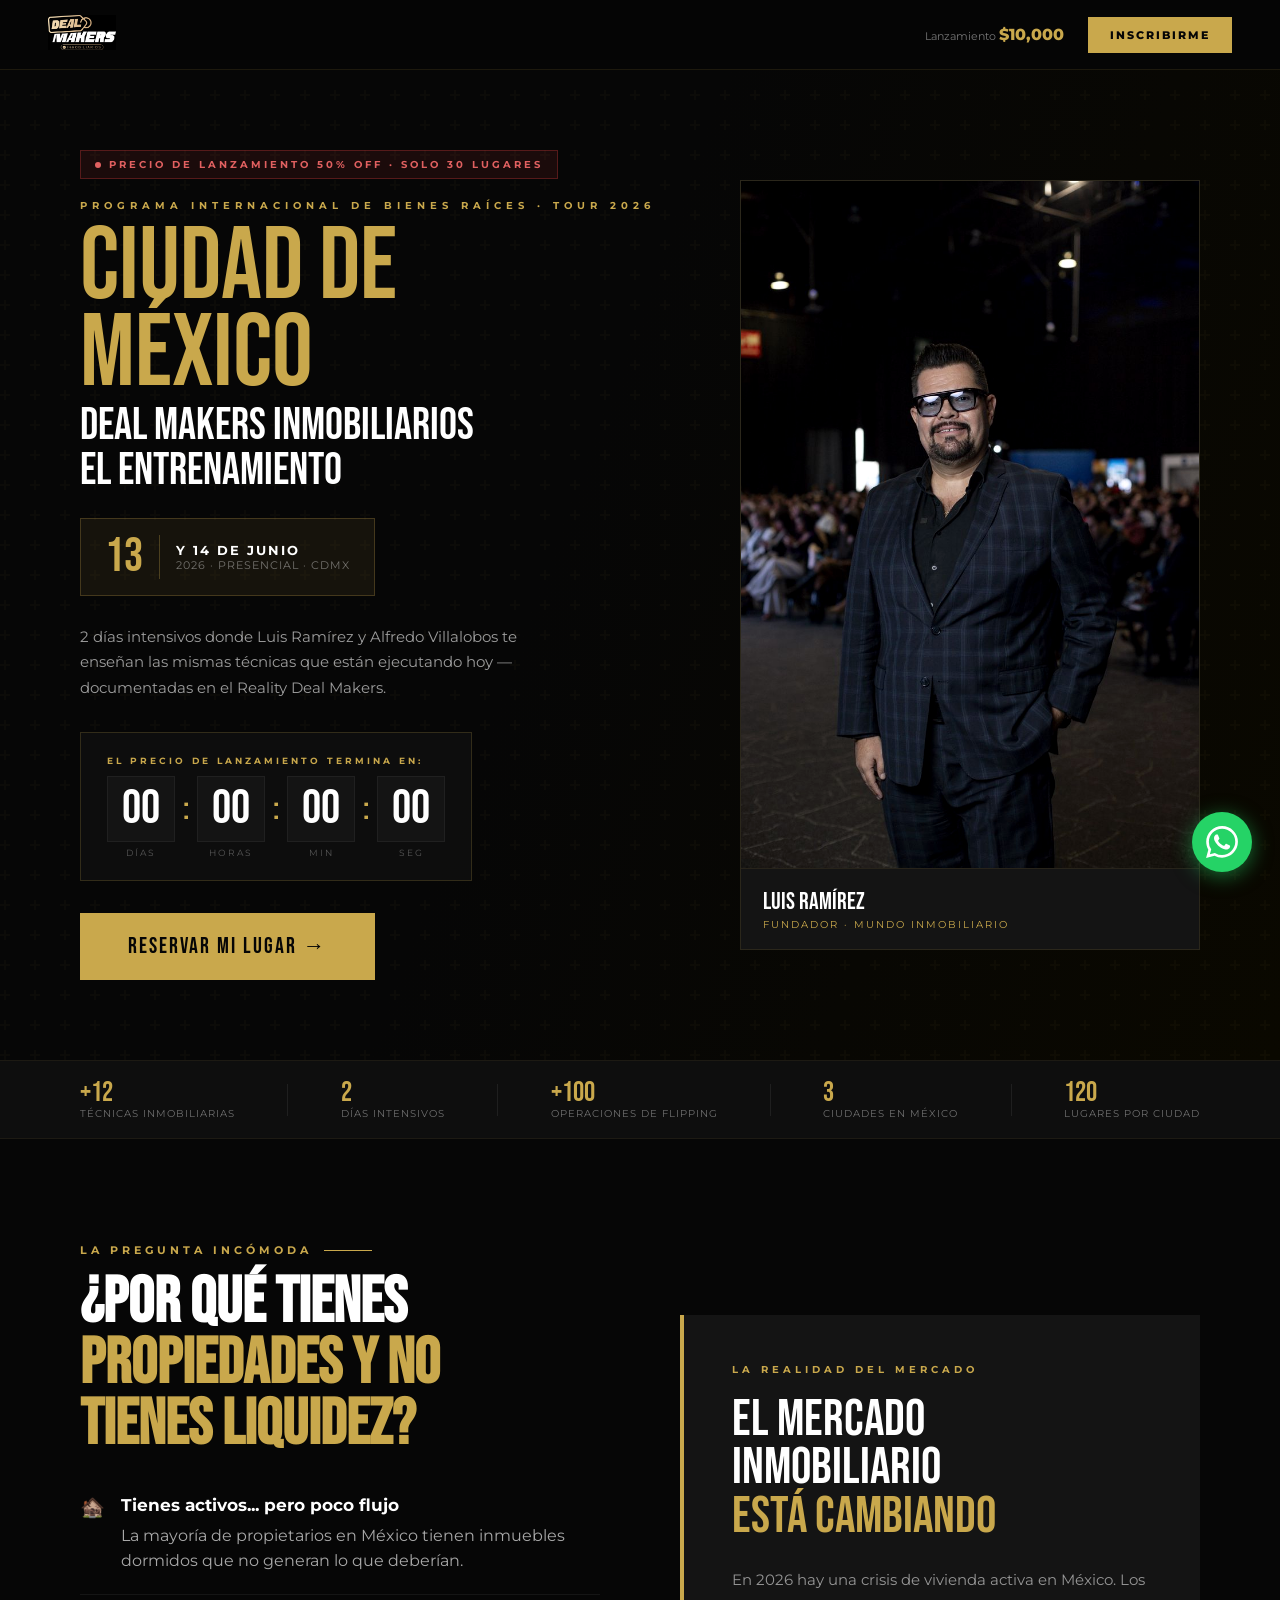
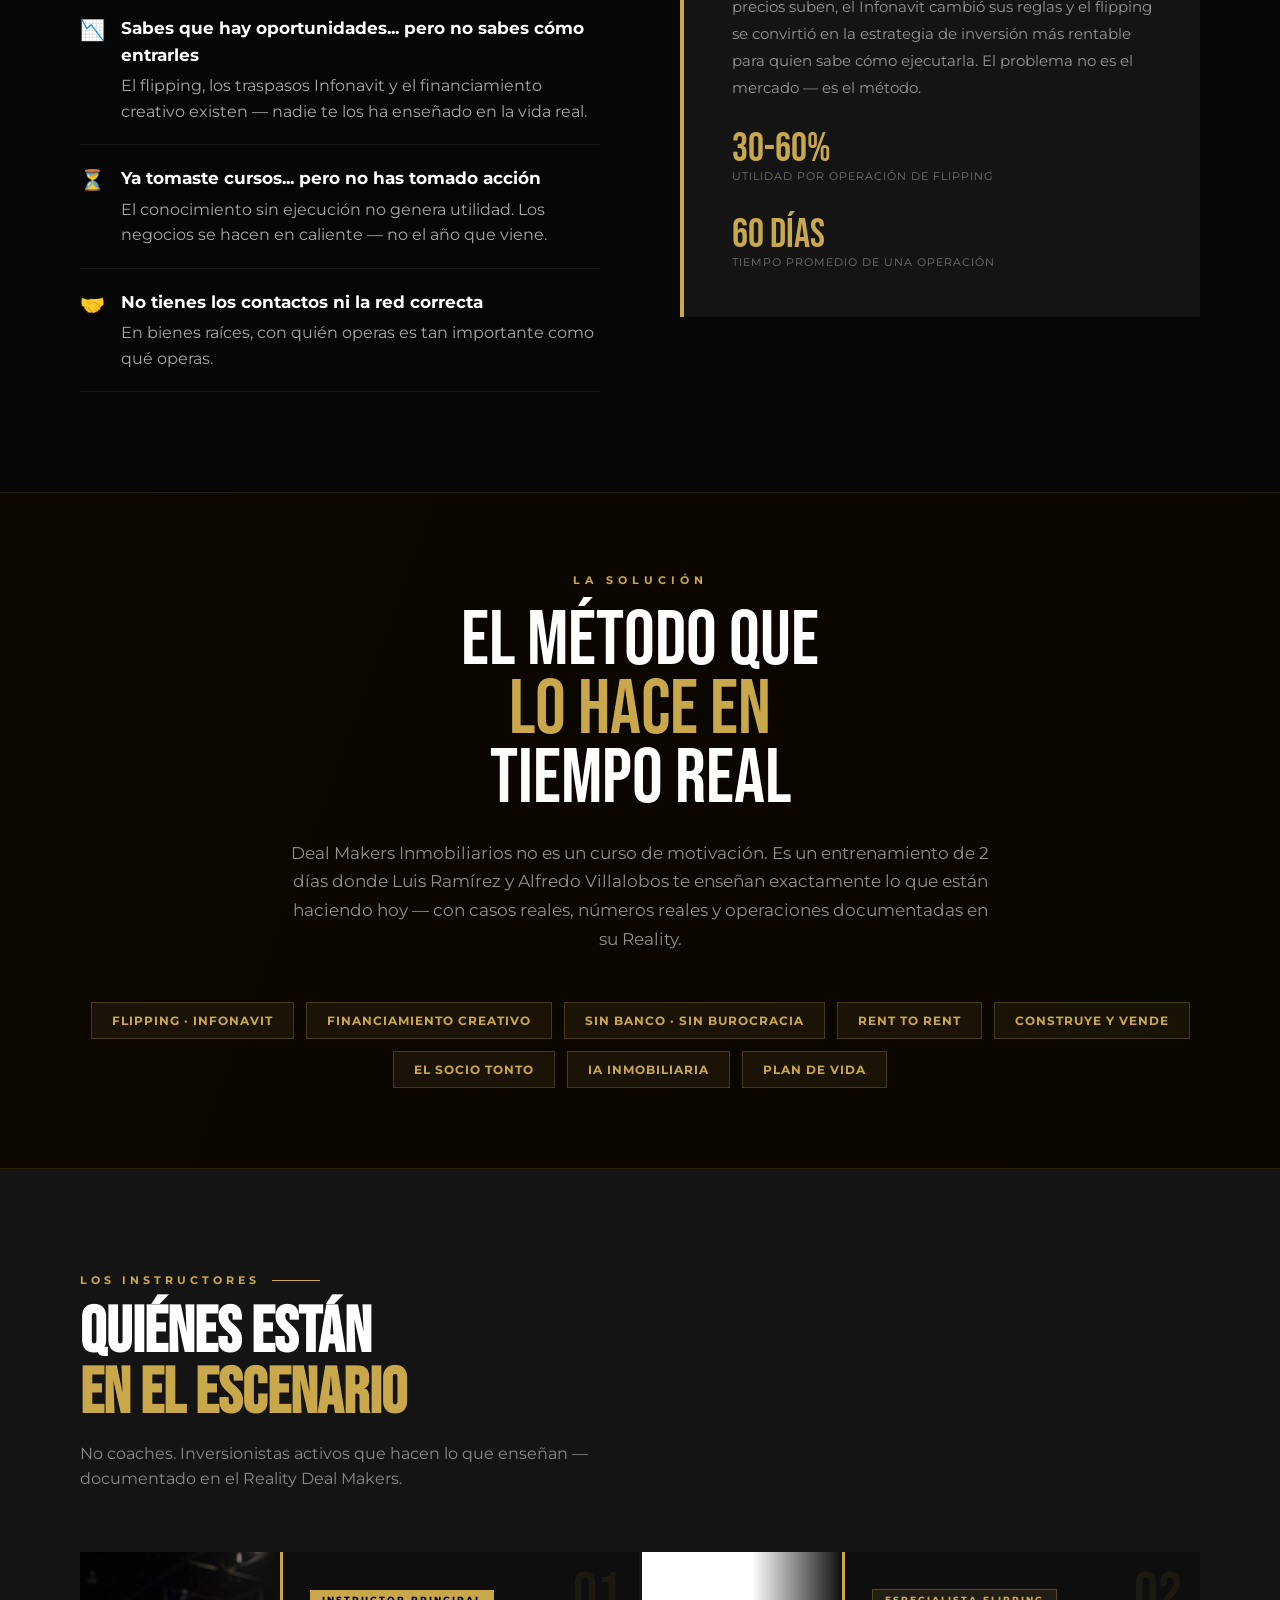
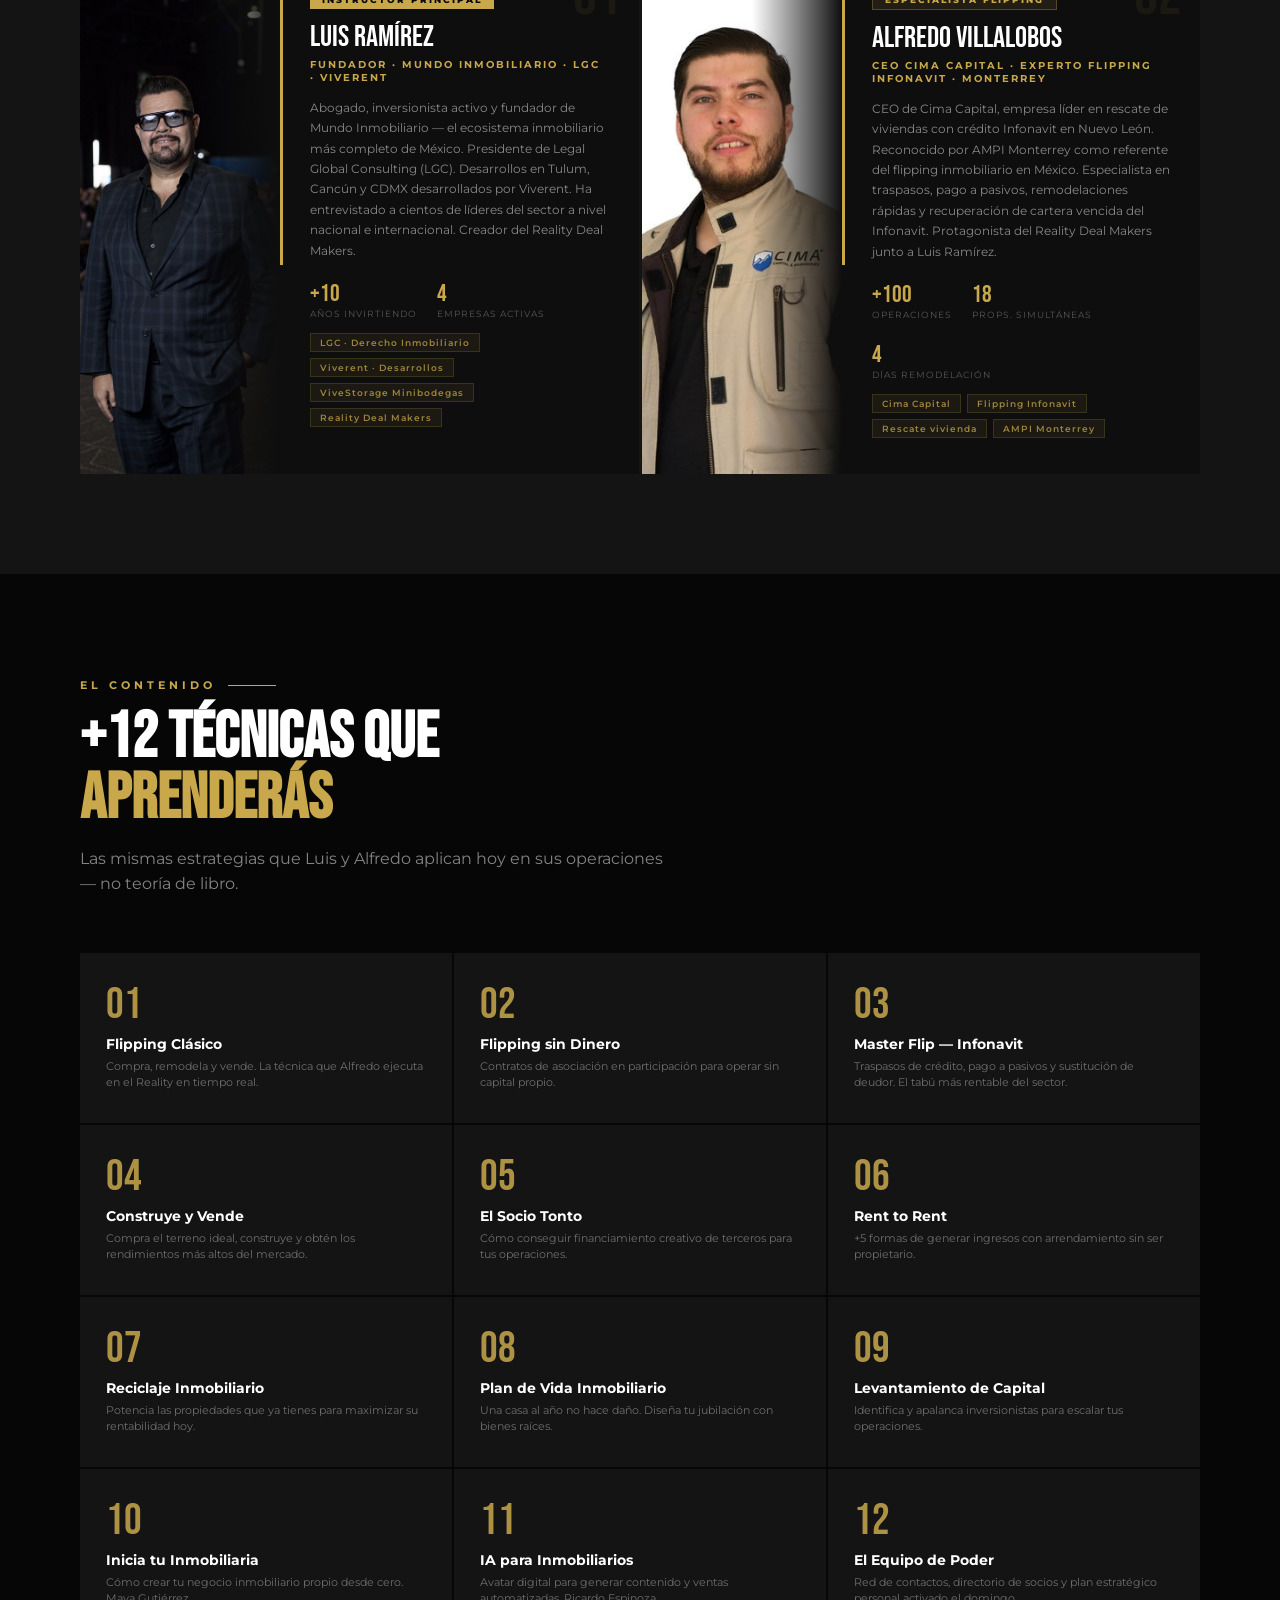
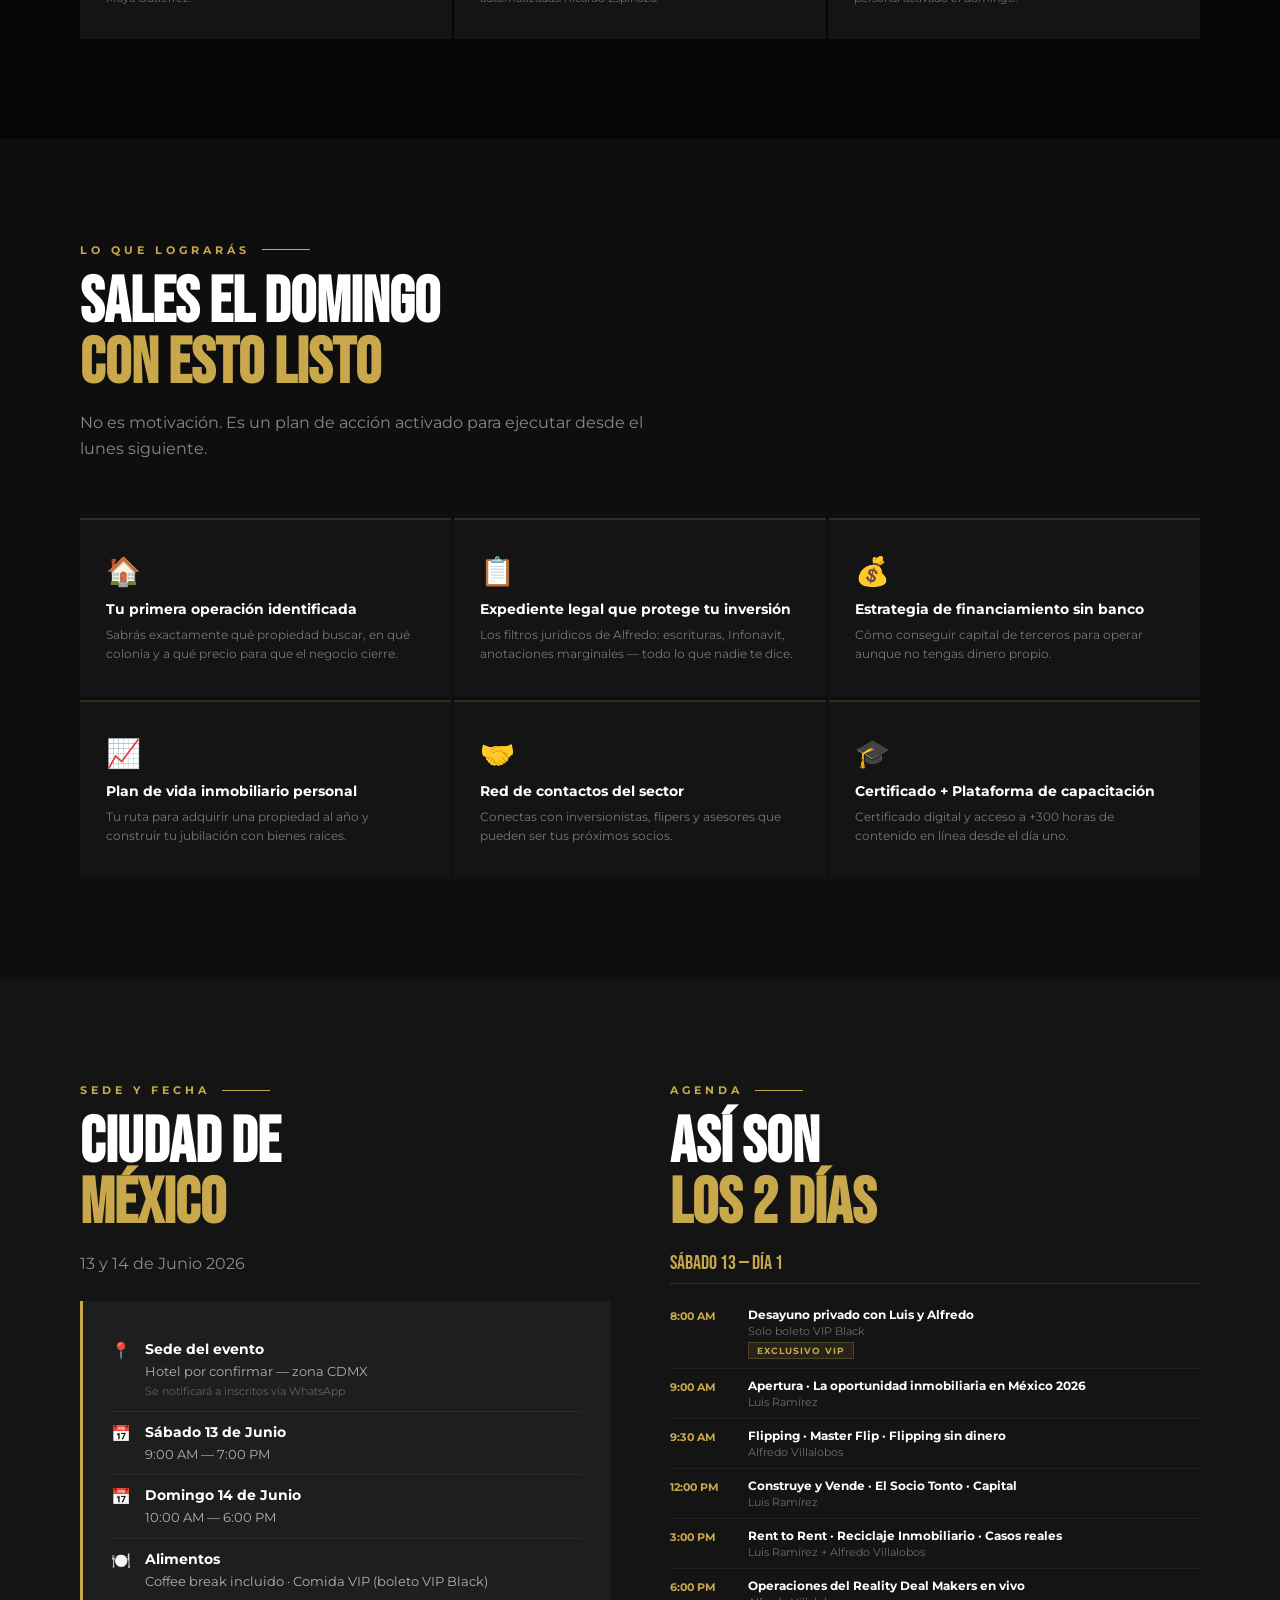
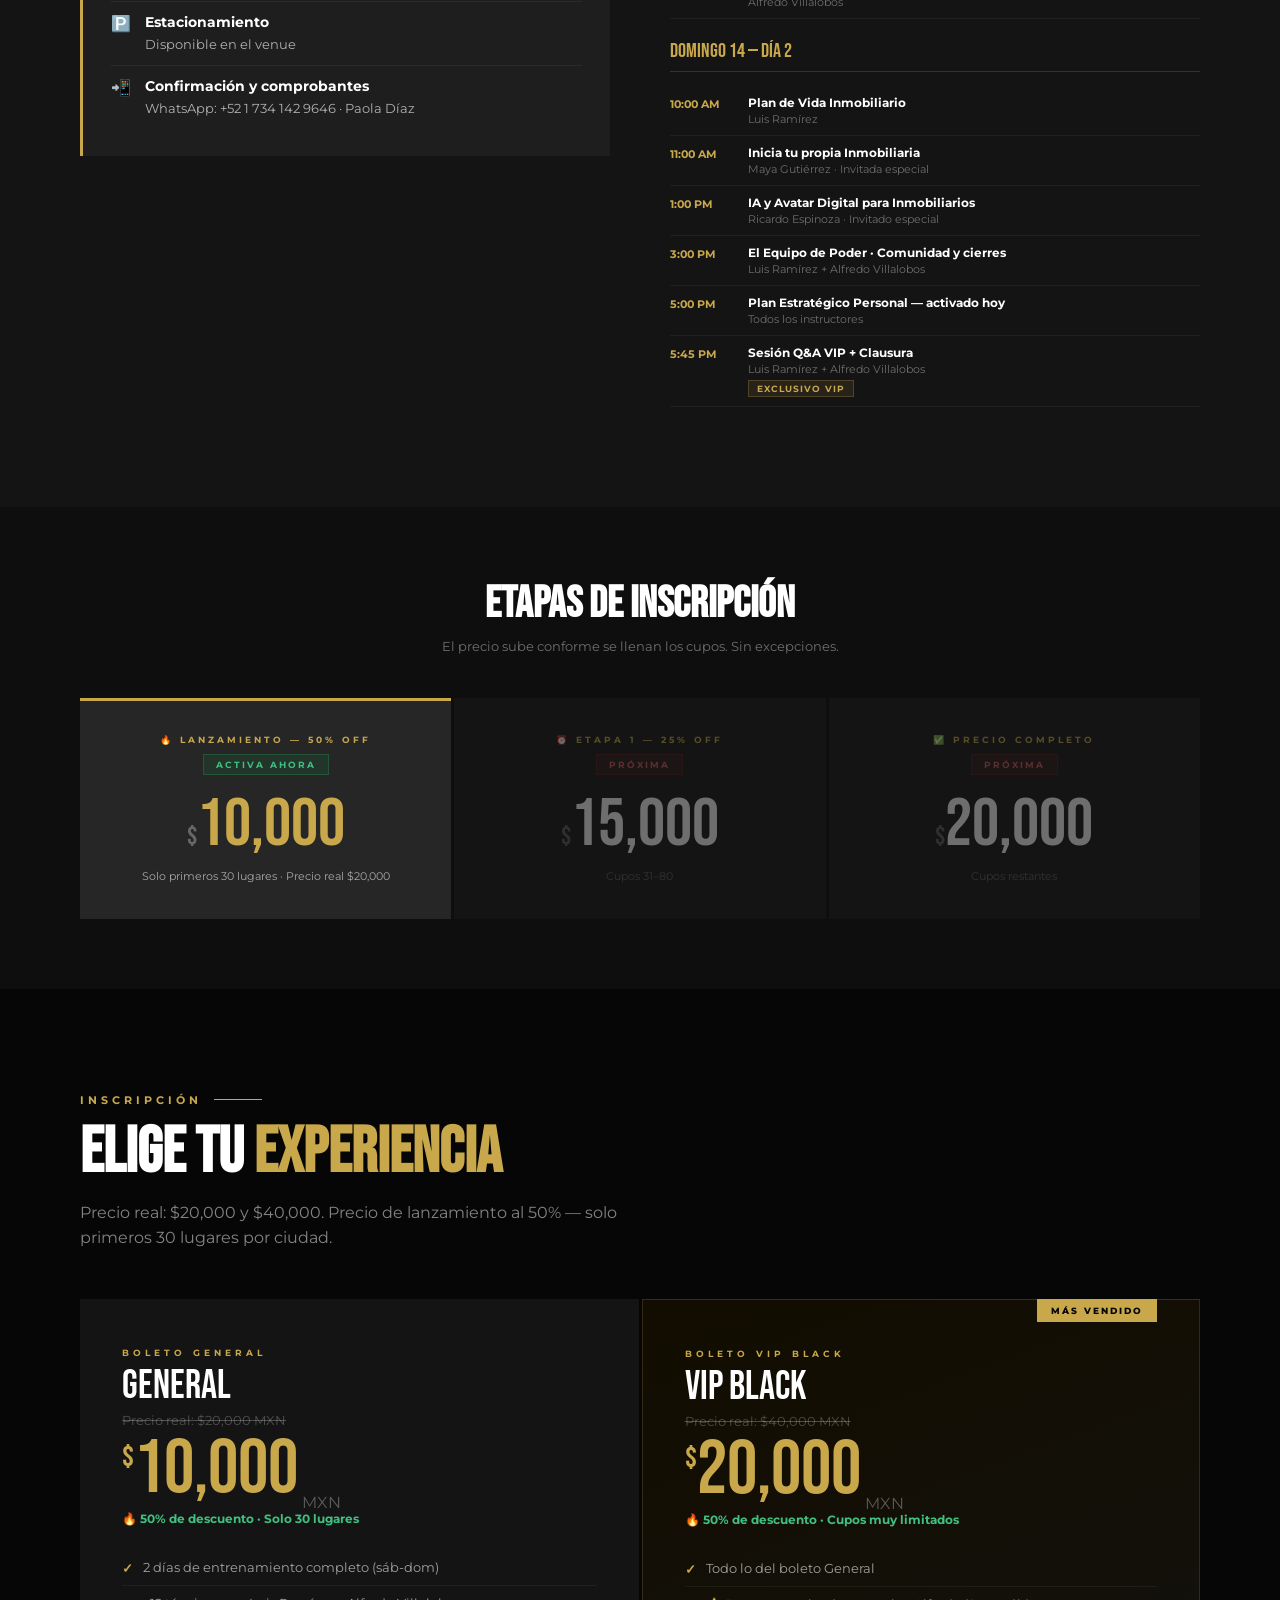
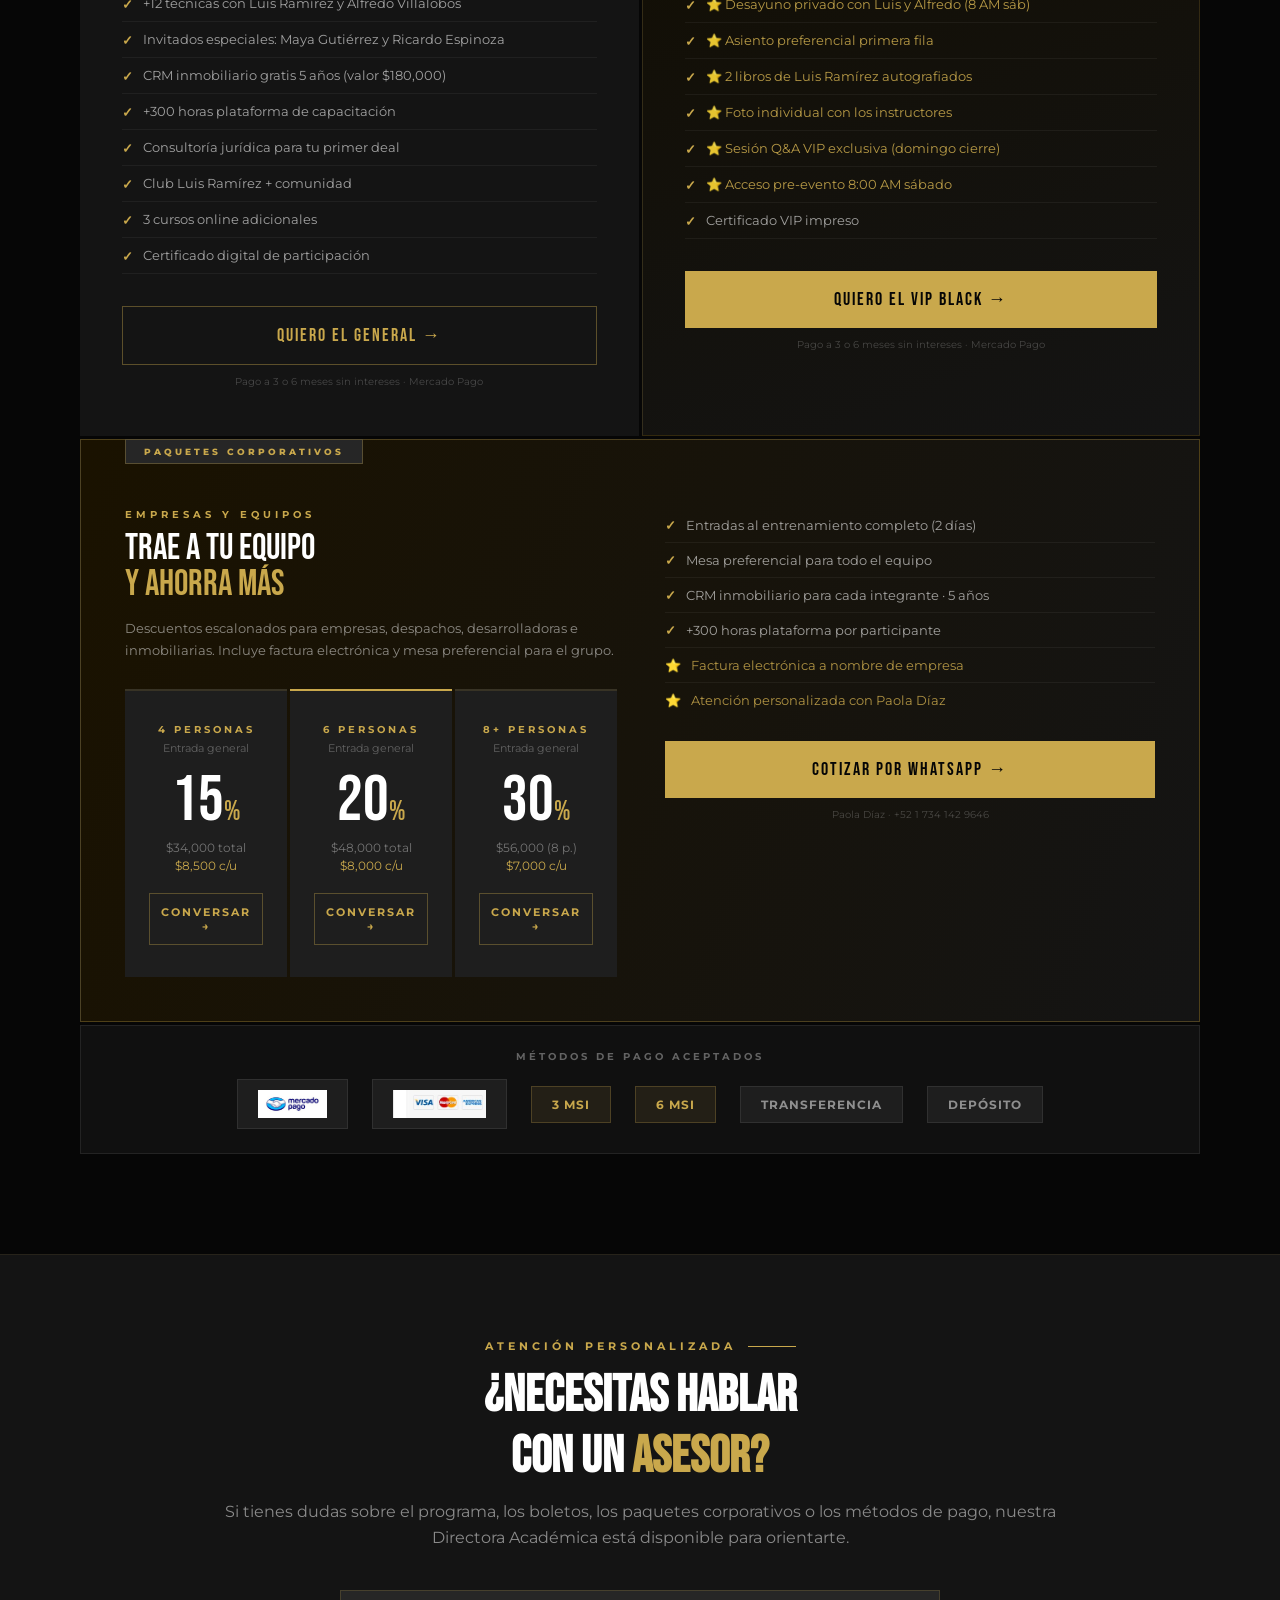
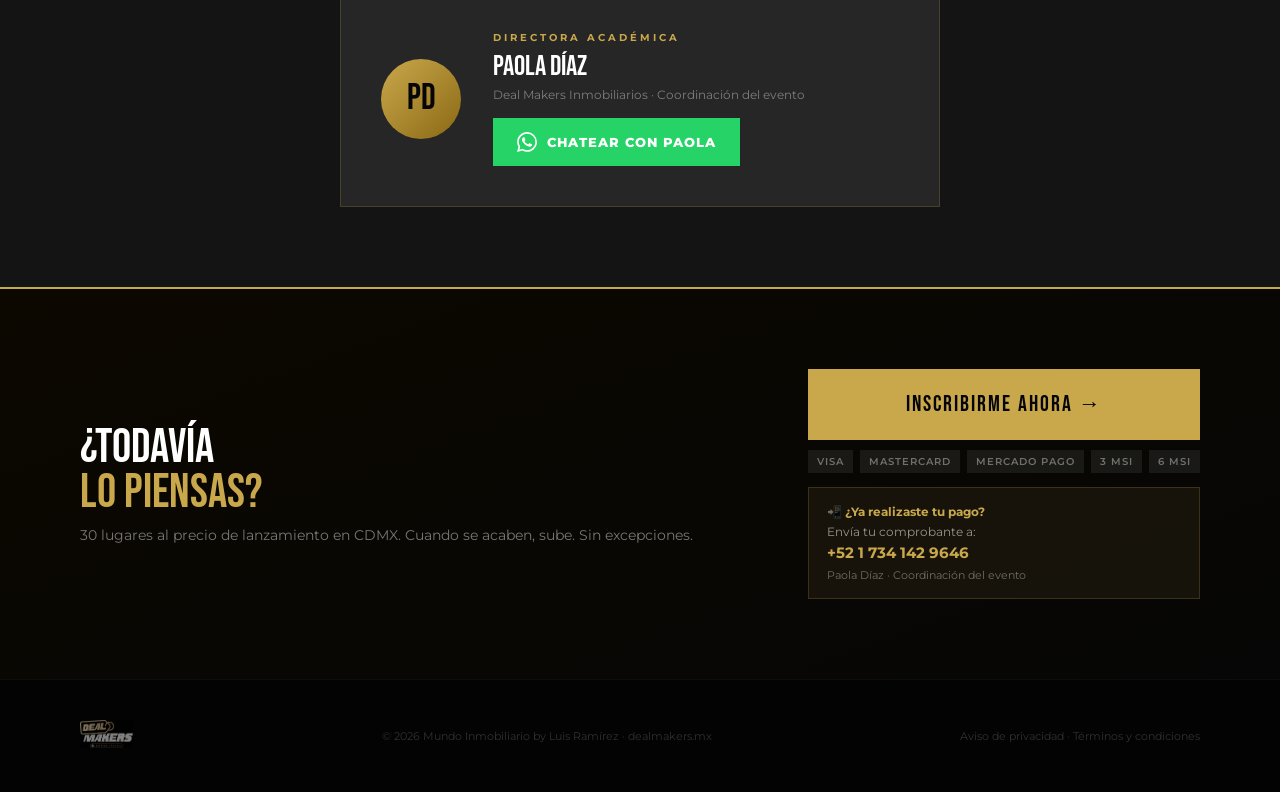
==== cdmx/index.html @ aaf0f3a9 "Add files via upload" ====
<!DOCTYPE html>
<html lang="es">
<head>
<meta charset="UTF-8">
<meta name="viewport" content="width=device-width, initial-scale=1.0">
<title>Deal Makers Inmobiliarios — Ciudad de México | 13-14 Junio 2026</title>
<link href="https://fonts.googleapis.com/css2?family=Bebas+Neue&family=Montserrat:wght@300;400;500;600;700;800;900&display=swap" rel="stylesheet">
<style>
*,*::before,*::after{box-sizing:border-box;margin:0;padding:0}
:root{
  --gold:#C9A84C;--gold2:#F2D070;--dark:#060606;--dark2:#0E0E0E;
  --dark3:#141414;--mid:#1E1E1E;--mid2:#262626;--white:#FFFFFF;--red:#B03030;
}
html{scroll-behavior:smooth}
body{background:var(--dark);color:var(--white);font-family:'Montserrat',sans-serif;overflow-x:hidden}

/* NAV */
nav{position:fixed;top:0;left:0;right:0;z-index:200;background:rgba(6,6,6,.97);border-bottom:1px solid rgba(201,168,76,.12);padding:0 48px;height:70px;display:flex;align-items:center;justify-content:space-between;}
.nav-logo img{height:36px;object-fit:contain}
.nav-right{display:flex;align-items:center;gap:24px}
.nav-price{font-size:11px;color:rgba(255,255,255,.45)}
.nav-price strong{color:var(--gold);font-size:16px;font-weight:800}
.nav-cta{background:var(--gold);color:var(--dark);font-weight:800;font-size:11px;letter-spacing:2px;padding:11px 22px;border:none;cursor:pointer;text-transform:uppercase;text-decoration:none;transition:all .2s;animation:navglow 2.5s infinite;}
.nav-cta:hover{background:var(--gold2)}
@keyframes navglow{0%,100%{box-shadow:0 0 0 rgba(201,168,76,0)}50%{box-shadow:0 0 20px rgba(201,168,76,.4)}}

/* HERO */
.hero{min-height:100vh;padding-top:70px;position:relative;overflow:hidden;display:flex;align-items:center;background:linear-gradient(110deg,#060606 45%,#0A0800 100%);}
.hero::after{content:'';position:absolute;inset:0;background:url("data:image/svg+xml,%3Csvg width='60' height='60' viewBox='0 0 60 60' xmlns='http://www.w3.org/2000/svg'%3E%3Cg fill='none'%3E%3Cg fill='%23C9A84C' fill-opacity='0.03'%3E%3Cpath d='M36 34v-4h-2v4h-4v2h4v4h2v-4h4v-2h-4zm0-30V0h-2v4h-4v2h4v4h2V6h4V4h-4zM6 34v-4H4v4H0v2h4v4h2v-4h4v-2H6zM6 4V0H4v4H0v2h4v4h2V6h4V4H6z'/%3E%3C/g%3E%3C/g%3E%3C/svg%3E");}
.hero-inner{position:relative;z-index:2;width:100%;display:grid;grid-template-columns:1fr 460px;align-items:center;max-width:1400px;margin:0 auto;padding:80px;gap:60px;}
.hero-live{display:inline-flex;align-items:center;gap:8px;background:rgba(176,48,48,.12);border:1px solid rgba(176,48,48,.4);color:#E06060;font-size:10px;font-weight:700;letter-spacing:3px;padding:7px 14px;margin-bottom:20px;text-transform:uppercase;}
.live-dot{width:6px;height:6px;background:#E06060;border-radius:50%;animation:livepulse 1.2s infinite;flex-shrink:0}
@keyframes livepulse{0%,100%{opacity:1}50%{opacity:.2}}
.hero-eyebrow{font-size:10px;font-weight:700;letter-spacing:5px;color:var(--gold);text-transform:uppercase;margin-bottom:12px}
.hero-city{font-family:'Bebas Neue',sans-serif;font-size:clamp(72px,8vw,110px);line-height:.85;color:var(--gold);margin-bottom:6px;}
.hero-title{font-family:'Bebas Neue',sans-serif;font-size:clamp(32px,3.5vw,48px);line-height:1;color:var(--white);margin-bottom:24px;}
.hero-date-badge{display:inline-flex;align-items:center;gap:16px;background:rgba(201,168,76,.08);border:1px solid rgba(201,168,76,.25);padding:14px 24px;margin-bottom:28px;}
.hero-date-day{font-family:'Bebas Neue',sans-serif;font-size:48px;color:var(--gold);line-height:1}
.hero-date-sep{width:1px;height:44px;background:rgba(201,168,76,.3)}
.hero-date-month{font-size:13px;font-weight:700;color:var(--white);letter-spacing:2px;text-transform:uppercase}
.hero-date-year{font-size:11px;color:rgba(255,255,255,.4);letter-spacing:1px}
.hero-desc{font-size:15px;color:rgba(255,255,255,.6);line-height:1.7;max-width:500px;margin-bottom:32px}
.countdown{background:rgba(14,14,14,.9);border:1px solid rgba(201,168,76,.2);padding:22px 26px;display:inline-block;margin-bottom:32px;}
.cd-label{font-size:9px;font-weight:700;letter-spacing:3px;color:var(--gold);text-transform:uppercase;margin-bottom:10px}
.cd-timer{display:flex;align-items:center;gap:8px}
.cd-unit{text-align:center}
.cd-num{font-family:'Bebas Neue',sans-serif;font-size:48px;line-height:1;background:var(--dark3);padding:8px 13px;min-width:68px;display:block;color:var(--white);border:1px solid rgba(255,255,255,.05);}
.cd-lab{font-size:9px;color:rgba(255,255,255,.3);letter-spacing:2px;margin-top:5px;text-transform:uppercase}
.cd-sep{font-family:'Bebas Neue',sans-serif;font-size:34px;color:var(--gold);line-height:1;padding-bottom:16px}
.hero-cta{display:inline-block;background:var(--gold);color:var(--dark);font-family:'Bebas Neue',sans-serif;font-size:22px;letter-spacing:2px;padding:20px 48px;text-decoration:none;transition:all .2s;}
.hero-cta:hover{background:var(--gold2);transform:translateY(-2px);box-shadow:0 8px 32px rgba(201,168,76,.4)}
.hero-photo-card{position:relative;background:var(--dark3);border:1px solid rgba(201,168,76,.12);overflow:hidden;}
.hero-photo-card::before{content:'';position:absolute;top:0;left:0;right:0;height:3px;background:linear-gradient(90deg,transparent,var(--gold),transparent);}
.hero-photo-main{width:100%;display:block;filter:grayscale(10%) contrast(1.05)}
.hero-photo-cap{padding:18px 22px;background:var(--dark3);border-top:1px solid rgba(201,168,76,.1)}
.hpc-name{font-family:'Bebas Neue',sans-serif;font-size:24px;color:var(--white);margin-bottom:2px}
.hpc-role{font-size:10px;color:var(--gold);letter-spacing:2px;text-transform:uppercase}

/* PROOF */
.proof-bar{background:var(--dark2);padding:18px 80px;border-top:1px solid rgba(201,168,76,.08);border-bottom:1px solid rgba(201,168,76,.08);display:flex;align-items:center;justify-content:space-between;flex-wrap:wrap;gap:20px;}
.proof-num{font-family:'Bebas Neue',sans-serif;font-size:28px;color:var(--gold);line-height:1}
.proof-label{font-size:10px;color:rgba(255,255,255,.4);text-transform:uppercase;letter-spacing:1px}
.proof-div{width:1px;height:32px;background:rgba(255,255,255,.07)}

/* PROBLEM */
.problem-sec{padding:100px 80px;background:var(--dark);}
.problem-inner{max-width:1400px;margin:0 auto;display:grid;grid-template-columns:1fr 1fr;gap:80px;align-items:center;}
.problem-questions{}
.pq-item{padding:20px 0;border-bottom:1px solid rgba(255,255,255,.06);display:flex;gap:16px;align-items:flex-start;}
.pq-icon{font-size:20px;flex-shrink:0;margin-top:3px}
.pq-text{font-size:16px;color:rgba(255,255,255,.65);line-height:1.6;}
.pq-text strong{color:var(--white);display:block;margin-bottom:4px;font-size:17px}
.problem-statement{background:var(--dark3);padding:48px;border-left:4px solid var(--gold);}
.ps-label{font-size:10px;font-weight:700;letter-spacing:4px;color:var(--gold);text-transform:uppercase;margin-bottom:20px}
.ps-title{font-family:'Bebas Neue',sans-serif;font-size:clamp(36px,4vw,56px);line-height:.95;color:var(--white);margin-bottom:24px;}
.ps-title span{color:var(--gold)}
.ps-body{font-size:15px;color:rgba(255,255,255,.55);line-height:1.8;margin-bottom:28px}
.ps-data{display:flex;gap:32px;flex-wrap:wrap}
.ps-stat{}
.ps-stat-num{font-family:'Bebas Neue',sans-serif;font-size:40px;color:var(--gold);line-height:1}
.ps-stat-label{font-size:11px;color:rgba(255,255,255,.4);letter-spacing:1px;text-transform:uppercase}

/* SOLUTION */
.solution-banner{background:linear-gradient(110deg,#0C0800,#0A0600);padding:80px;border-top:1px solid rgba(201,168,76,.15);border-bottom:1px solid rgba(201,168,76,.15);}
.solution-inner{max-width:1400px;margin:0 auto;text-align:center;}
.sol-eyebrow{font-size:11px;font-weight:700;letter-spacing:5px;color:var(--gold);text-transform:uppercase;margin-bottom:20px}
.sol-title{font-family:'Bebas Neue',sans-serif;font-size:clamp(44px,6vw,88px);line-height:.9;color:var(--white);margin-bottom:24px;}
.sol-title span{color:var(--gold)}
.sol-sub{font-size:17px;color:rgba(255,255,255,.55);max-width:700px;margin:0 auto 48px;line-height:1.7}
.sol-pills{display:flex;flex-wrap:wrap;gap:12px;justify-content:center;}
.sol-pill{background:rgba(201,168,76,.08);border:1px solid rgba(201,168,76,.25);padding:10px 20px;font-size:12px;font-weight:700;color:var(--gold);letter-spacing:1px;text-transform:uppercase;}

/* SECTION UTILS */
.sec-wrap{max-width:1400px;margin:0 auto}
.sec-tag{display:inline-flex;align-items:center;gap:12px;font-size:11px;font-weight:700;letter-spacing:4px;color:var(--gold);text-transform:uppercase;margin-bottom:16px}
.sec-tag::after{content:'';width:48px;height:1px;background:var(--gold)}
.sec-title{font-family:'Bebas Neue',sans-serif;font-size:clamp(40px,5vw,64px);line-height:.95;color:var(--white);margin-bottom:16px}
.sec-title span{color:var(--gold)}
.sec-sub{font-size:16px;color:rgba(255,255,255,.5);max-width:600px;line-height:1.6;margin-bottom:48px}

/* SPEAKERS */
.speakers-sec{padding:100px 80px;background:var(--dark3)}
.speaker-grid{display:grid;grid-template-columns:1fr 1fr;gap:3px;margin-top:60px}
.speaker-card{background:var(--dark2);display:grid;grid-template-columns:200px 1fr;overflow:hidden}
.sp-photo-wrap{position:relative;overflow:hidden;background:var(--mid)}
.sp-photo{width:100%;height:100%;object-fit:cover;object-position:top;filter:grayscale(12%)}
.sp-overlay{position:absolute;inset:0;background:linear-gradient(to right,transparent 55%,var(--dark2) 100%)}
.sp-info{padding:36px 30px;position:relative}
.sp-info::before{content:'';position:absolute;top:0;left:0;width:3px;height:60%;background:var(--gold)}
.sp-num{font-family:'Bebas Neue',sans-serif;font-size:60px;color:rgba(201,168,76,.07);position:absolute;top:14px;right:18px;line-height:1}
.sp-badge{display:inline-block;font-size:9px;font-weight:800;letter-spacing:2px;color:var(--dark);background:var(--gold);padding:4px 12px;text-transform:uppercase;margin-bottom:10px}
.sp-badge-secondary{display:inline-block;font-size:9px;font-weight:800;letter-spacing:2px;color:var(--gold);background:rgba(201,168,76,.1);border:1px solid rgba(201,168,76,.3);padding:4px 12px;text-transform:uppercase;margin-bottom:10px}
.sp-name{font-family:'Bebas Neue',sans-serif;font-size:30px;color:var(--white);margin-bottom:3px}
.sp-role{font-size:10px;font-weight:700;letter-spacing:2px;color:var(--gold);text-transform:uppercase;margin-bottom:14px}
.sp-bio{font-size:12px;color:rgba(255,255,255,.5);line-height:1.7;margin-bottom:18px}
.sp-stats{display:flex;gap:20px;flex-wrap:wrap;margin-bottom:14px}
.stat-val{font-family:'Bebas Neue',sans-serif;font-size:24px;color:var(--gold)}
.stat-lab{font-size:9px;color:rgba(255,255,255,.3);letter-spacing:1px;text-transform:uppercase}
.sp-tags{display:flex;flex-wrap:wrap;gap:6px}
.stag{font-size:9px;font-weight:600;letter-spacing:1px;color:rgba(201,168,76,.75);background:rgba(201,168,76,.07);border:1px solid rgba(201,168,76,.18);padding:3px 9px}

/* TEMARIO */
.temario-sec{padding:100px 80px;background:var(--dark)}
.temario-grid{display:grid;grid-template-columns:repeat(3,1fr);gap:2px;margin-top:56px}
.tecnica{background:var(--dark3);padding:30px 26px;border-bottom:2px solid transparent;transition:border-color .2s}
.tecnica:hover{border-bottom-color:var(--gold)}
.tec-num{font-family:'Bebas Neue',sans-serif;font-size:44px;color:rgba(201,168,76,.85);line-height:1;margin-bottom:8px}
.tec-name{font-size:14px;font-weight:700;color:var(--white);margin-bottom:5px}
.tec-desc{font-size:11px;color:rgba(255,255,255,.38);line-height:1.5}

/* LOGROS */
.logros-sec{padding:100px 80px;background:var(--dark2)}
.logros-grid{display:grid;grid-template-columns:repeat(3,1fr);gap:3px;margin-top:56px}
.logro{background:var(--dark3);padding:34px 26px;border-top:2px solid rgba(201,168,76,.18);transition:border-top-color .2s}
.logro:hover{border-top-color:var(--gold)}
.logro-ico{font-size:28px;margin-bottom:12px}
.logro-title{font-size:14px;font-weight:700;color:var(--white);margin-bottom:7px}
.logro-desc{font-size:12px;color:rgba(255,255,255,.42);line-height:1.6}

/* VENUE + AGENDA */
.venue-sec{padding:100px 80px;background:var(--dark3)}
.venue-inner{max-width:1400px;margin:0 auto;display:grid;grid-template-columns:1fr 1fr;gap:60px;align-items:start}
.venue-card{background:var(--mid);padding:28px;border-left:3px solid var(--gold)}
.venue-line{display:flex;gap:14px;align-items:flex-start;padding:10px 0;border-bottom:1px solid rgba(255,255,255,.06)}
.venue-line:last-child{border-bottom:none}
.venue-icon{font-size:16px;flex-shrink:0;margin-top:2px}
.venue-text{font-size:13px;color:rgba(255,255,255,.65);line-height:1.5}
.venue-text strong{color:var(--white);display:block;margin-bottom:2px;font-size:14px}
.sched-day{font-family:'Bebas Neue',sans-serif;font-size:20px;color:var(--gold);margin-bottom:14px;padding-bottom:8px;border-bottom:1px solid rgba(201,168,76,.2)}
.sched-item{display:flex;gap:14px;padding:9px 0;border-bottom:1px solid rgba(255,255,255,.05)}
.sched-time{font-size:11px;font-weight:700;color:var(--gold);min-width:64px;padding-top:2px;flex-shrink:0}
.sched-topic{font-size:12px;font-weight:700;color:var(--white);margin-bottom:2px}
.sched-who{font-size:11px;color:rgba(255,255,255,.38)}
.sched-vip{font-size:9px;font-weight:700;letter-spacing:1px;color:var(--gold);background:rgba(201,168,76,.1);border:1px solid rgba(201,168,76,.25);padding:2px 8px;display:inline-block;margin-top:4px}

/* ETAPAS */
.etapas{background:var(--dark2);padding:70px 80px}
.etapas-title{font-family:'Bebas Neue',sans-serif;font-size:44px;color:var(--white);text-align:center;margin-bottom:8px}
.etapas-sub{text-align:center;color:rgba(255,255,255,.4);font-size:13px;margin-bottom:44px}
.etapas-grid{display:grid;grid-template-columns:repeat(3,1fr);gap:3px;max-width:1400px;margin:0 auto}
.etapa{background:var(--mid);padding:36px 28px;text-align:center;opacity:.4;position:relative}
.etapa.active{background:var(--mid2);opacity:1}
.etapa.active::before{content:'';position:absolute;top:0;left:0;right:0;height:3px;background:var(--gold)}
.etapa-tag{font-size:9px;font-weight:700;letter-spacing:3px;color:var(--gold);text-transform:uppercase;margin-bottom:8px}
.etapa-status{display:inline-block;font-size:9px;font-weight:700;letter-spacing:2px;padding:4px 12px;margin-bottom:16px;text-transform:uppercase;background:rgba(176,48,48,.12);color:#D06060;border:1px solid rgba(176,48,48,.3);}
.etapa.active .etapa-status{background:rgba(20,160,80,.12);color:#40C080;border-color:rgba(40,160,80,.3)}
.etapa-price{font-family:'Bebas Neue',sans-serif;font-size:68px;line-height:1;color:var(--white)}
.etapa.active .etapa-price{color:var(--gold)}
.etapa-cur{font-family:'Bebas Neue',sans-serif;font-size:26px;color:rgba(255,255,255,.3)}
.etapa-note{font-size:11px;color:rgba(255,255,255,.32);margin-top:10px}
.etapa.active .etapa-note{color:rgba(255,255,255,.6)}

/* PRECIOS */
.precios-sec{padding:100px 80px;max-width:1400px;margin:0 auto}
.pricing-grid{display:grid;grid-template-columns:1fr 1fr;gap:3px;margin-bottom:3px}
.pricing-card{background:var(--dark3);padding:48px 42px;position:relative}
.pricing-card.vip{background:linear-gradient(160deg,#120D00,var(--dark3));border:1px solid rgba(201,168,76,.18)}
.pricing-badge{position:absolute;top:-1px;right:42px;background:var(--gold);color:var(--dark);font-size:9px;font-weight:800;letter-spacing:2px;padding:6px 14px;text-transform:uppercase}
.pricing-type{font-size:9px;font-weight:700;letter-spacing:4px;color:var(--gold);text-transform:uppercase;margin-bottom:8px}
.pricing-name{font-family:'Bebas Neue',sans-serif;font-size:40px;color:var(--white);line-height:1;margin-bottom:6px}
.pricing-was{font-size:13px;color:rgba(255,255,255,.25);text-decoration:line-through;margin-bottom:4px}
.pricing-now{font-family:'Bebas Neue',sans-serif;font-size:76px;color:var(--gold);line-height:1}
.pricing-now sup{font-size:30px;vertical-align:super}
.pricing-now sub{font-size:16px;color:rgba(255,255,255,.3);font-family:'Montserrat',sans-serif;font-weight:400}
.pricing-period{font-size:12px;font-weight:700;margin-bottom:24px}
.pricing-features{list-style:none;margin-bottom:32px}
.pricing-features li{padding:9px 0;border-bottom:1px solid rgba(255,255,255,.05);font-size:13px;color:rgba(255,255,255,.6);display:flex;align-items:flex-start;gap:10px}
.pricing-features li::before{content:'✓';color:var(--gold);font-weight:700;flex-shrink:0;margin-top:1px}
.pricing-features li.gold{color:rgba(201,168,76,.9)}
.btn-price{display:block;width:100%;background:var(--gold);color:var(--dark);font-family:'Bebas Neue',sans-serif;font-size:18px;letter-spacing:2px;padding:18px;border:none;cursor:pointer;text-align:center;text-decoration:none;transition:all .2s}
.btn-price:hover{background:var(--gold2);transform:translateY(-2px);box-shadow:0 8px 28px rgba(201,168,76,.35)}
.btn-price-out{display:block;width:100%;background:transparent;border:1px solid rgba(201,168,76,.4);color:var(--gold);font-family:'Bebas Neue',sans-serif;font-size:18px;letter-spacing:2px;padding:18px;cursor:pointer;text-align:center;text-decoration:none;transition:all .2s}
.btn-price-out:hover{background:rgba(201,168,76,.08)}
.payment-note{font-size:10px;color:rgba(255,255,255,.22);text-align:center;margin-top:10px}
.corp-box{background:linear-gradient(110deg,#1A1200,#141414);border:1px solid rgba(201,168,76,.3);padding:44px;position:relative;margin-top:3px}
.corp-label{position:absolute;top:-1px;left:44px;background:var(--mid2);color:var(--gold);font-size:9px;font-weight:800;letter-spacing:3px;padding:6px 18px;text-transform:uppercase;border:1px solid rgba(201,168,76,.3)}
.paquetes-grid{display:grid;grid-template-columns:repeat(3,1fr);gap:3px;margin-top:28px}
.paquete{background:var(--mid);padding:32px 24px;text-align:center;border-top:2px solid rgba(201,168,76,.15);transition:border-top-color .2s}
.paquete:hover{border-top-color:var(--gold)}
.paquete-size{font-size:10px;font-weight:700;letter-spacing:3px;color:var(--gold);text-transform:uppercase;margin-bottom:5px}
.paquete-note{font-size:11px;color:rgba(255,255,255,.3);margin-bottom:14px}
.paquete-pct{font-family:'Bebas Neue',sans-serif;font-size:64px;color:var(--white);line-height:1}
.paquete-pct span{font-size:28px;color:var(--gold)}
.paquete-price{font-size:12px;color:rgba(255,255,255,.38);margin-top:6px;margin-bottom:18px;line-height:1.5}
.paquete-btn{display:block;border:1px solid rgba(201,168,76,.35);color:var(--gold);font-size:11px;font-weight:700;letter-spacing:2px;padding:11px;text-align:center;text-decoration:none;text-transform:uppercase;transition:all .2s}
.paquete-btn:hover{background:var(--gold);color:var(--dark)}

/* ASESOR */
.asesor-sec{padding:80px;background:var(--dark3);border-top:1px solid rgba(201,168,76,.1)}
.asesor-inner{max-width:900px;margin:0 auto;text-align:center}
.asesor-title{font-family:'Bebas Neue',sans-serif;font-size:clamp(36px,4vw,56px);color:var(--white);margin-bottom:12px}
.asesor-title span{color:var(--gold)}
.asesor-sub{font-size:16px;color:rgba(255,255,255,.5);margin-bottom:40px;line-height:1.6}
.asesor-card{background:var(--mid2);border:1px solid rgba(201,168,76,.2);padding:40px;display:inline-flex;align-items:center;gap:32px;text-align:left;max-width:600px;width:100%;}
.asesor-avatar{width:80px;height:80px;background:linear-gradient(135deg,var(--gold),#8B6914);border-radius:50%;display:flex;align-items:center;justify-content:center;font-family:'Bebas Neue',sans-serif;font-size:36px;color:var(--dark);flex-shrink:0}
.asesor-info{}
.asesor-role{font-size:10px;font-weight:700;letter-spacing:3px;color:var(--gold);text-transform:uppercase;margin-bottom:6px}
.asesor-name{font-family:'Bebas Neue',sans-serif;font-size:28px;color:var(--white);margin-bottom:4px}
.asesor-dept{font-size:12px;color:rgba(255,255,255,.4);margin-bottom:16px}
.asesor-btn{display:inline-flex;align-items:center;gap:10px;background:#25D366;color:var(--white);font-weight:800;font-size:13px;letter-spacing:1px;padding:14px 24px;text-decoration:none;text-transform:uppercase;transition:all .2s}
.asesor-btn:hover{background:#1ebe5c;transform:translateY(-2px);box-shadow:0 6px 24px rgba(37,211,102,.4)}
.asesor-btn svg{width:20px;height:20px;fill:currentColor}

/* FINAL CTA */
.final-cta{background:linear-gradient(160deg,#0C0800,var(--dark));border-top:2px solid var(--gold);padding:80px;display:flex;align-items:center;justify-content:space-between;gap:40px;flex-wrap:wrap;}
.fc-title{font-family:'Bebas Neue',sans-serif;font-size:48px;color:var(--white);line-height:.95;margin-bottom:10px}
.fc-title span{color:var(--gold)}
.fc-sub{font-size:14px;color:rgba(255,255,255,.45)}
.btn-xl{display:block;background:var(--gold);color:var(--dark);font-family:'Bebas Neue',sans-serif;font-size:22px;letter-spacing:2px;padding:22px 44px;text-align:center;text-decoration:none;transition:all .2s}
.btn-xl:hover{background:var(--gold2);transform:translateY(-2px);box-shadow:0 12px 36px rgba(201,168,76,.4)}
.pay-methods{display:flex;gap:7px;flex-wrap:wrap;margin-top:10px}
.pm{background:rgba(255,255,255,.07);font-size:10px;color:rgba(255,255,255,.38);padding:5px 9px;font-weight:600;letter-spacing:1px}
.whatsapp-box{margin-top:14px;padding:14px 18px;background:rgba(201,168,76,.08);border:1px solid rgba(201,168,76,.2);font-size:12px;color:rgba(255,255,255,.55);line-height:1.6}


/* PAYMENT LOGOS */
.payment-logos{
  background:rgba(255,255,255,.04);border:1px solid rgba(255,255,255,.08);
  padding:24px 32px;margin-top:3px;
}
.payment-logos-title{
  font-size:10px;font-weight:700;letter-spacing:3px;color:rgba(255,255,255,.35);
  text-transform:uppercase;margin-bottom:16px;text-align:center;
}
.payment-logos-grid{
  display:flex;align-items:center;justify-content:center;
  gap:24px;flex-wrap:wrap;
}
.pay-logo-wrap{
  background:rgba(255,255,255,.06);border:1px solid rgba(255,255,255,.08);
  padding:10px 20px;display:flex;align-items:center;justify-content:center;
  transition:background .2s;
}
.pay-logo-wrap:hover{background:rgba(255,255,255,.1)}
.pay-logo-wrap img{height:28px;object-fit:contain;display:block}
.pay-badge{
  background:rgba(255,255,255,.06);border:1px solid rgba(255,255,255,.08);
  padding:10px 20px;font-size:12px;font-weight:700;color:rgba(255,255,255,.5);
  letter-spacing:1px;
}
.msi-badge{
  background:rgba(201,168,76,.1);border:1px solid rgba(201,168,76,.25);
  padding:10px 20px;font-size:12px;font-weight:700;color:var(--gold);
  letter-spacing:1px;
}

/* FLOATING WHATSAPP */
.wa-float{
  position:fixed;bottom:28px;right:28px;z-index:500;
  display:flex;flex-direction:column;align-items:flex-end;gap:12px;
}
.wa-bubble{
  background:var(--dark3);border:1px solid rgba(201,168,76,.2);
  padding:14px 18px;max-width:260px;
  box-shadow:0 8px 32px rgba(0,0,0,.5);
  animation:bubblein .4s ease;
  display:none;
}
.wa-bubble.visible{display:block}
@keyframes bubblein{from{opacity:0;transform:translateY(10px)}to{opacity:1;transform:translateY(0)}}
.wa-bubble-title{font-size:12px;font-weight:700;color:var(--white);margin-bottom:4px}
.wa-bubble-sub{font-size:11px;color:rgba(255,255,255,.45);margin-bottom:14px;line-height:1.5}
.wa-bubble-btn{
  display:flex;align-items:center;gap:8px;background:#25D366;color:white;
  font-size:12px;font-weight:700;padding:10px 16px;text-decoration:none;
  text-transform:uppercase;letter-spacing:1px;transition:all .2s;
}
.wa-bubble-btn:hover{background:#1ebe5c}
.wa-btn{
  width:60px;height:60px;background:#25D366;border-radius:50%;
  display:flex;align-items:center;justify-content:center;
  box-shadow:0 4px 20px rgba(37,211,102,.5);cursor:pointer;
  border:none;transition:all .2s;animation:wapulse 2.5s infinite;
}
.wa-btn:hover{transform:scale(1.1);box-shadow:0 6px 28px rgba(37,211,102,.6)}
@keyframes wapulse{0%,100%{box-shadow:0 4px 20px rgba(37,211,102,.5)}50%{box-shadow:0 4px 32px rgba(37,211,102,.8)}}
.wa-btn svg{width:32px;height:32px;fill:white}
.wa-close{position:absolute;top:-8px;right:-8px;width:22px;height:22px;background:var(--mid2);border:1px solid rgba(255,255,255,.15);border-radius:50%;color:rgba(255,255,255,.5);font-size:13px;cursor:pointer;display:flex;align-items:center;justify-content:center;line-height:1}

footer{background:#030303;padding:40px 80px;display:flex;justify-content:space-between;align-items:center;border-top:1px solid rgba(255,255,255,.04);flex-wrap:wrap;gap:16px}
.footer-logo img{height:28px;opacity:.5}
.footer-txt{font-size:11px;color:rgba(255,255,255,.18)}

@media(max-width:960px){
  nav{padding:0 20px}
  .hero-inner{grid-template-columns:1fr;padding:40px 20px;gap:36px}
  .hero-photo-card{display:none}
  .proof-bar{padding:16px 20px}
  .problem-inner{grid-template-columns:1fr;gap:40px}
  .solution-banner,.speakers-sec,.temario-sec,.logros-sec,.venue-sec,.etapas,.precios-sec,.asesor-sec,.final-cta{padding:60px 20px}
  .venue-inner,.speaker-grid,.pricing-grid{grid-template-columns:1fr}
  .temario-grid{grid-template-columns:1fr 1fr}
  .logros-grid,.paquetes-grid,.etapas-grid{grid-template-columns:1fr 1fr}
  .speaker-card{grid-template-columns:1fr}
  .sp-photo-wrap{height:200px}
  .asesor-card{flex-direction:column;text-align:center;padding:28px 20px}
  .final-cta{flex-direction:column;padding:60px 20px}
  footer{padding:28px 20px;flex-direction:column;text-align:center}
  .wa-float{bottom:20px;right:16px}
}
</style>
<!-- ============= DEAL MAKERS · SEO + TRACKING ============= -->
<link rel="canonical" href="https://tudominio.com/deal-makers/cdmx/">
<meta name="description" content="Deal Makers CDMX. 13-14 de Junio 2026. 2 días de entrenamiento intensivo en bienes raíces. Reserva tu lugar.">
<meta name="robots" content="index,follow,max-image-preview:large">
<meta property="og:type" content="website">
<meta property="og:title" content="Deal Makers Inmobiliarios — Ciudad de México | 13-14 Junio 2026">
<meta property="og:description" content="Deal Makers CDMX. 13-14 de Junio 2026. 2 días de entrenamiento intensivo en bienes raíces. Reserva tu lugar.">
<meta property="og:url" content="https://tudominio.com/deal-makers/cdmx/">
<meta property="og:image" content="https://tudominio.com/deal-makers/assets/img/og-cdmx.jpg">
<meta property="og:locale" content="es_MX">
<meta property="og:site_name" content="Deal Makers Inmobiliarios">
<meta name="twitter:card" content="summary_large_image">
<meta name="twitter:title" content="Deal Makers Inmobiliarios — Ciudad de México | 13-14 Junio 2026">
<meta name="twitter:description" content="Deal Makers CDMX. 13-14 de Junio 2026. 2 días de entrenamiento intensivo en bienes raíces. Reserva tu lugar.">
<meta name="twitter:image" content="https://tudominio.com/deal-makers/assets/img/og-cdmx.jpg">
<script>window.DM_CITY='cdmx';</script>
<script src="/deal-makers/assets/js/dm-config.js" defer></script>
<script src="/deal-makers/assets/js/dm-tracking.js" defer></script>
<!-- ====================================================== -->
</head>
<body>

<!-- NAV -->
<nav>
  <div class="nav-logo"><img src="[data-uri]" alt="Deal Makers Inmobiliarios"></div>
  <div class="nav-right">
    <div class="nav-price">Lanzamiento <strong>$10,000</strong></div>
    <a href="#precios" class="nav-cta">Inscribirme</a>
  </div>
</nav>

<!-- ①  HERO — Ciudad + Fecha + Countdown -->
<div class="hero">
  <div class="hero-inner">
    <div>
      <div class="hero-live"><span class="live-dot"></span>Precio de lanzamiento 50% OFF · Solo 30 lugares</div>
      <div class="hero-eyebrow">Programa Internacional de Bienes Raíces · Tour 2026</div>
      <div class="hero-city">CIUDAD DE<br>MÉXICO</div>
      <div class="hero-title">DEAL MAKERS INMOBILIARIOS<br>EL ENTRENAMIENTO</div>
      <div class="hero-date-badge">
        <div class="hero-date-day">13</div>
        <div class="hero-date-sep"></div>
        <div>
          <div class="hero-date-month">Y 14 DE JUNIO</div>
          <div class="hero-date-year">2026 · PRESENCIAL · CDMX</div>
        </div>
      </div>
      <p class="hero-desc">2 días intensivos donde Luis Ramírez y Alfredo Villalobos te enseñan las mismas técnicas que están ejecutando hoy — documentadas en el Reality Deal Makers.</p>
      <div class="countdown">
        <div class="cd-label">El precio de lanzamiento termina en:</div>
        <div class="cd-timer">
          <div class="cd-unit"><span class="cd-num" id="days">00</span><div class="cd-lab">Días</div></div>
          <div class="cd-sep">:</div>
          <div class="cd-unit"><span class="cd-num" id="hours">00</span><div class="cd-lab">Horas</div></div>
          <div class="cd-sep">:</div>
          <div class="cd-unit"><span class="cd-num" id="mins">00</span><div class="cd-lab">Min</div></div>
          <div class="cd-sep">:</div>
          <div class="cd-unit"><span class="cd-num" id="secs">00</span><div class="cd-lab">Seg</div></div>
        </div>
      </div>
      <a href="#precios" class="hero-cta">RESERVAR MI LUGAR →</a>
    </div>
    <div class="hero-photo-card">
      <img src="[data-uri]" alt="Luis Ramírez en escenario" class="hero-photo-main">
      <div class="hero-photo-cap">
        <div class="hpc-name">Luis Ramírez</div>
        <div class="hpc-role">Fundador · Mundo Inmobiliario</div>
      </div>
    </div>
  </div>
</div>

<!-- PROOF BAR -->
<div class="proof-bar">
  <div><div class="proof-num">+12</div><div class="proof-label">Técnicas inmobiliarias</div></div>
  <div class="proof-div"></div>
  <div><div class="proof-num">2</div><div class="proof-label">Días intensivos</div></div>
  <div class="proof-div"></div>
  <div><div class="proof-num">+100</div><div class="proof-label">Operaciones de flipping</div></div>
  <div class="proof-div"></div>
  <div><div class="proof-num">3</div><div class="proof-label">Ciudades en México</div></div>
  <div class="proof-div"></div>
  <div><div class="proof-num">120</div><div class="proof-label">Lugares por ciudad</div></div>
</div>

<!-- ②  PROBLEMA — Genera intriga / dolor -->
<div class="problem-sec">
  <div class="problem-inner sec-wrap">
    <div class="problem-questions">
      <div class="sec-tag">La pregunta incómoda</div>
      <h2 class="sec-title">¿POR QUÉ TIENES<br><span>PROPIEDADES Y NO<br>TIENES LIQUIDEZ?</span></h2>
      <div class="pq-item">
        <div class="pq-icon">🏚️</div>
        <div class="pq-text"><strong>Tienes activos... pero poco flujo</strong>La mayoría de propietarios en México tienen inmuebles dormidos que no generan lo que deberían.</div>
      </div>
      <div class="pq-item">
        <div class="pq-icon">📉</div>
        <div class="pq-text"><strong>Sabes que hay oportunidades... pero no sabes cómo entrarles</strong>El flipping, los traspasos Infonavit y el financiamiento creativo existen — nadie te los ha enseñado en la vida real.</div>
      </div>
      <div class="pq-item">
        <div class="pq-icon">⏳</div>
        <div class="pq-text"><strong>Ya tomaste cursos... pero no has tomado acción</strong>El conocimiento sin ejecución no genera utilidad. Los negocios se hacen en caliente — no el año que viene.</div>
      </div>
      <div class="pq-item">
        <div class="pq-icon">🤝</div>
        <div class="pq-text"><strong>No tienes los contactos ni la red correcta</strong>En bienes raíces, con quién operas es tan importante como qué operas.</div>
      </div>
    </div>
    <div class="problem-statement">
      <div class="ps-label">La realidad del mercado</div>
      <div class="ps-title">EL MERCADO<br>INMOBILIARIO<br><span>ESTÁ CAMBIANDO</span></div>
      <p class="ps-body">En 2026 hay una crisis de vivienda activa en México. Los precios suben, el Infonavit cambió sus reglas y el flipping se convirtió en la estrategia de inversión más rentable para quien sabe cómo ejecutarla. El problema no es el mercado — es el método.</p>
      <div class="ps-data">
        <div class="ps-stat"><div class="ps-stat-num">30-60%</div><div class="ps-stat-label">Utilidad por operación de flipping</div></div>
        <div class="ps-stat"><div class="ps-stat-num">60 días</div><div class="ps-stat-label">Tiempo promedio de una operación</div></div>
      </div>
    </div>
  </div>
</div>

<!-- ③  SOLUCIÓN — El programa -->
<div class="solution-banner">
  <div class="solution-inner">
    <div class="sol-eyebrow">La solución</div>
    <div class="sol-title">EL MÉTODO QUE<br><span>LO HACE EN</span><br>TIEMPO REAL</div>
    <p class="sol-sub">Deal Makers Inmobiliarios no es un curso de motivación. Es un entrenamiento de 2 días donde Luis Ramírez y Alfredo Villalobos te enseñan exactamente lo que están haciendo hoy — con casos reales, números reales y operaciones documentadas en su Reality.</p>
    <div class="sol-pills">
      <div class="sol-pill">Flipping · Infonavit</div>
      <div class="sol-pill">Financiamiento creativo</div>
      <div class="sol-pill">Sin banco · Sin burocracia</div>
      <div class="sol-pill">Rent to Rent</div>
      <div class="sol-pill">Construye y Vende</div>
      <div class="sol-pill">El Socio Tonto</div>
      <div class="sol-pill">IA Inmobiliaria</div>
      <div class="sol-pill">Plan de vida</div>
    </div>
  </div>
</div>

<!-- ④  INSTRUCTORES -->
<section class="speakers-sec">
  <div class="sec-wrap">
    <div class="sec-tag">Los instructores</div>
    <h2 class="sec-title">QUIÉNES ESTÁN<br><span>EN EL ESCENARIO</span></h2>
    <p class="sec-sub">No coaches. Inversionistas activos que hacen lo que enseñan — documentado en el Reality Deal Makers.</p>
    <div class="speaker-grid">
      <div class="speaker-card">
        <div class="sp-photo-wrap">
          <img src="[data-uri]" alt="Luis Ramírez" class="sp-photo">
          <div class="sp-overlay"></div>
        </div>
        <div class="sp-info">
          <div class="sp-num">01</div>
          <div class="sp-badge">INSTRUCTOR PRINCIPAL</div>
          <div class="sp-name">Luis Ramírez</div>
          <div class="sp-role">Fundador · Mundo Inmobiliario · LGC · Viverent</div>
          <p class="sp-bio">Abogado, inversionista activo y fundador de Mundo Inmobiliario — el ecosistema inmobiliario más completo de México. Presidente de Legal Global Consulting (LGC). Desarrollos en Tulum, Cancún y CDMX desarrollados por Viverent. Ha entrevistado a cientos de líderes del sector a nivel nacional e internacional. Creador del Reality Deal Makers.</p>
          <div class="sp-stats">
            <div><div class="stat-val">+10</div><div class="stat-lab">Años invirtiendo</div></div>
            <div><div class="stat-val">4</div><div class="stat-lab">Empresas activas</div></div>
          </div>
          <div class="sp-tags">
            <span class="stag">LGC · Derecho Inmobiliario</span>
            <span class="stag">Viverent · Desarrollos</span>
            <span class="stag">ViveStorage Minibodegas</span>
            <span class="stag">Reality Deal Makers</span>
          </div>
        </div>
      </div>
      <div class="speaker-card">
        <div class="sp-photo-wrap">
          <img src="[data-uri]" alt="Alfredo Villalobos" class="sp-photo" style="object-position:center top;">
          <div class="sp-overlay"></div>
        </div>
        <div class="sp-info">
          <div class="sp-num">02</div>
          <div class="sp-badge-secondary">ESPECIALISTA FLIPPING</div>
          <div class="sp-name">Alfredo Villalobos</div>
          <div class="sp-role">CEO Cima Capital · Experto Flipping Infonavit · Monterrey</div>
          <p class="sp-bio">CEO de Cima Capital, empresa líder en rescate de viviendas con crédito Infonavit en Nuevo León. Reconocido por AMPI Monterrey como referente del flipping inmobiliario en México. Especialista en traspasos, pago a pasivos, remodelaciones rápidas y recuperación de cartera vencida del Infonavit. Protagonista del Reality Deal Makers junto a Luis Ramírez.</p>
          <div class="sp-stats">
            <div><div class="stat-val">+100</div><div class="stat-lab">Operaciones</div></div>
            <div><div class="stat-val">18</div><div class="stat-lab">Props. simultáneas</div></div>
            <div><div class="stat-val">4</div><div class="stat-lab">Días remodelación</div></div>
          </div>
          <div class="sp-tags">
            <span class="stag">Cima Capital</span>
            <span class="stag">Flipping Infonavit</span>
            <span class="stag">Rescate vivienda</span>
            <span class="stag">AMPI Monterrey</span>
          </div>
        </div>
      </div>
    </div>
  </div>
</section>

<!-- ⑤  TEMARIO -->
<section class="temario-sec">
  <div class="sec-wrap">
    <div class="sec-tag">El contenido</div>
    <h2 class="sec-title">+12 TÉCNICAS QUE<br><span>APRENDERÁS</span></h2>
    <p class="sec-sub">Las mismas estrategias que Luis y Alfredo aplican hoy en sus operaciones — no teoría de libro.</p>
    <div class="temario-grid">
      <div class="tecnica"><div class="tec-num">01</div><div class="tec-name">Flipping Clásico</div><div class="tec-desc">Compra, remodela y vende. La técnica que Alfredo ejecuta en el Reality en tiempo real.</div></div>
      <div class="tecnica"><div class="tec-num">02</div><div class="tec-name">Flipping sin Dinero</div><div class="tec-desc">Contratos de asociación en participación para operar sin capital propio.</div></div>
      <div class="tecnica"><div class="tec-num">03</div><div class="tec-name">Master Flip — Infonavit</div><div class="tec-desc">Traspasos de crédito, pago a pasivos y sustitución de deudor. El tabú más rentable del sector.</div></div>
      <div class="tecnica"><div class="tec-num">04</div><div class="tec-name">Construye y Vende</div><div class="tec-desc">Compra el terreno ideal, construye y obtén los rendimientos más altos del mercado.</div></div>
      <div class="tecnica"><div class="tec-num">05</div><div class="tec-name">El Socio Tonto</div><div class="tec-desc">Cómo conseguir financiamiento creativo de terceros para tus operaciones.</div></div>
      <div class="tecnica"><div class="tec-num">06</div><div class="tec-name">Rent to Rent</div><div class="tec-desc">+5 formas de generar ingresos con arrendamiento sin ser propietario.</div></div>
      <div class="tecnica"><div class="tec-num">07</div><div class="tec-name">Reciclaje Inmobiliario</div><div class="tec-desc">Potencia las propiedades que ya tienes para maximizar su rentabilidad hoy.</div></div>
      <div class="tecnica"><div class="tec-num">08</div><div class="tec-name">Plan de Vida Inmobiliario</div><div class="tec-desc">Una casa al año no hace daño. Diseña tu jubilación con bienes raíces.</div></div>
      <div class="tecnica"><div class="tec-num">09</div><div class="tec-name">Levantamiento de Capital</div><div class="tec-desc">Identifica y apalanca inversionistas para escalar tus operaciones.</div></div>
      <div class="tecnica"><div class="tec-num">10</div><div class="tec-name">Inicia tu Inmobiliaria</div><div class="tec-desc">Cómo crear tu negocio inmobiliario propio desde cero. Maya Gutiérrez.</div></div>
      <div class="tecnica"><div class="tec-num">11</div><div class="tec-name">IA para Inmobiliarios</div><div class="tec-desc">Avatar digital para generar contenido y ventas automatizadas. Ricardo Espinoza.</div></div>
      <div class="tecnica"><div class="tec-num">12</div><div class="tec-name">El Equipo de Poder</div><div class="tec-desc">Red de contactos, directorio de socios y plan estratégico personal activado el domingo.</div></div>
    </div>
  </div>
</section>

<!-- ⑥  LOGROS -->
<div class="logros-sec">
  <div class="sec-wrap">
    <div class="sec-tag">Lo que lograrás</div>
    <h2 class="sec-title">SALES EL DOMINGO<br><span>CON ESTO LISTO</span></h2>
    <p class="sec-sub">No es motivación. Es un plan de acción activado para ejecutar desde el lunes siguiente.</p>
    <div class="logros-grid">
      <div class="logro"><div class="logro-ico">🏠</div><div class="logro-title">Tu primera operación identificada</div><div class="logro-desc">Sabrás exactamente qué propiedad buscar, en qué colonia y a qué precio para que el negocio cierre.</div></div>
      <div class="logro"><div class="logro-ico">📋</div><div class="logro-title">Expediente legal que protege tu inversión</div><div class="logro-desc">Los filtros jurídicos de Alfredo: escrituras, Infonavit, anotaciones marginales — todo lo que nadie te dice.</div></div>
      <div class="logro"><div class="logro-ico">💰</div><div class="logro-title">Estrategia de financiamiento sin banco</div><div class="logro-desc">Cómo conseguir capital de terceros para operar aunque no tengas dinero propio.</div></div>
      <div class="logro"><div class="logro-ico">📈</div><div class="logro-title">Plan de vida inmobiliario personal</div><div class="logro-desc">Tu ruta para adquirir una propiedad al año y construir tu jubilación con bienes raíces.</div></div>
      <div class="logro"><div class="logro-ico">🤝</div><div class="logro-title">Red de contactos del sector</div><div class="logro-desc">Conectas con inversionistas, flipers y asesores que pueden ser tus próximos socios.</div></div>
      <div class="logro"><div class="logro-ico">🎓</div><div class="logro-title">Certificado + Plataforma de capacitación</div><div class="logro-desc">Certificado digital y acceso a +300 horas de contenido en línea desde el día uno.</div></div>
    </div>
  </div>
</div>

<!-- ⑦  SEDE + AGENDA -->
<div class="venue-sec">
  <div class="venue-inner">
    <div>
      <div class="sec-tag">Sede y fecha</div>
      <h2 class="sec-title">CIUDAD DE<br><span>MÉXICO</span></h2>
      <p class="sec-sub" style="margin-bottom:24px">13 y 14 de Junio 2026</p>
      <div class="venue-card">
        <div class="venue-line">
          <div class="venue-icon">📍</div>
          <div class="venue-text"><strong>Sede del evento</strong>Hotel por confirmar — zona CDMX<br><span style="font-size:11px;color:rgba(255,255,255,.3)">Se notificará a inscritos vía WhatsApp</span></div>
        </div>
        <div class="venue-line">
          <div class="venue-icon">📅</div>
          <div class="venue-text"><strong>Sábado 13 de Junio</strong>9:00 AM — 7:00 PM</div>
        </div>
        <div class="venue-line">
          <div class="venue-icon">📅</div>
          <div class="venue-text"><strong>Domingo 14 de Junio</strong>10:00 AM — 6:00 PM</div>
        </div>
        <div class="venue-line">
          <div class="venue-icon">🍽️</div>
          <div class="venue-text"><strong>Alimentos</strong>Coffee break incluido · Comida VIP (boleto VIP Black)</div>
        </div>
        <div class="venue-line">
          <div class="venue-icon">🅿️</div>
          <div class="venue-text"><strong>Estacionamiento</strong>Disponible en el venue</div>
        </div>
        <div class="venue-line">
          <div class="venue-icon">📲</div>
          <div class="venue-text"><strong>Confirmación y comprobantes</strong>WhatsApp: +52 1 734 142 9646 · Paola Díaz</div>
        </div>
      </div>
    </div>
    <div>
      <div class="sec-tag">Agenda</div>
      <h2 class="sec-title">ASÍ SON<br><span>LOS 2 DÍAS</span></h2>
      <div class="sched-day">SÁBADO 13 — Día 1</div>
      <div class="sched-item"><div class="sched-time">8:00 AM</div><div><div class="sched-topic">Desayuno privado con Luis y Alfredo</div><div class="sched-who">Solo boleto VIP Black</div><div class="sched-vip">EXCLUSIVO VIP</div></div></div>
      <div class="sched-item"><div class="sched-time">9:00 AM</div><div><div class="sched-topic">Apertura · La oportunidad inmobiliaria en México 2026</div><div class="sched-who">Luis Ramírez</div></div></div>
      <div class="sched-item"><div class="sched-time">9:30 AM</div><div><div class="sched-topic">Flipping · Master Flip · Flipping sin dinero</div><div class="sched-who">Alfredo Villalobos</div></div></div>
      <div class="sched-item"><div class="sched-time">12:00 PM</div><div><div class="sched-topic">Construye y Vende · El Socio Tonto · Capital</div><div class="sched-who">Luis Ramírez</div></div></div>
      <div class="sched-item"><div class="sched-time">3:00 PM</div><div><div class="sched-topic">Rent to Rent · Reciclaje Inmobiliario · Casos reales</div><div class="sched-who">Luis Ramírez + Alfredo Villalobos</div></div></div>
      <div class="sched-item"><div class="sched-time">6:00 PM</div><div><div class="sched-topic">Operaciones del Reality Deal Makers en vivo</div><div class="sched-who">Alfredo Villalobos</div></div></div>
      <div class="sched-day" style="margin-top:20px">DOMINGO 14 — Día 2</div>
      <div class="sched-item"><div class="sched-time">10:00 AM</div><div><div class="sched-topic">Plan de Vida Inmobiliario</div><div class="sched-who">Luis Ramírez</div></div></div>
      <div class="sched-item"><div class="sched-time">11:00 AM</div><div><div class="sched-topic">Inicia tu propia Inmobiliaria</div><div class="sched-who">Maya Gutiérrez · Invitada especial</div></div></div>
      <div class="sched-item"><div class="sched-time">1:00 PM</div><div><div class="sched-topic">IA y Avatar Digital para Inmobiliarios</div><div class="sched-who">Ricardo Espinoza · Invitado especial</div></div></div>
      <div class="sched-item"><div class="sched-time">3:00 PM</div><div><div class="sched-topic">El Equipo de Poder · Comunidad y cierres</div><div class="sched-who">Luis Ramírez + Alfredo Villalobos</div></div></div>
      <div class="sched-item"><div class="sched-time">5:00 PM</div><div><div class="sched-topic">Plan Estratégico Personal — activado hoy</div><div class="sched-who">Todos los instructores</div></div></div>
      <div class="sched-item"><div class="sched-time">5:45 PM</div><div><div class="sched-topic">Sesión Q&amp;A VIP + Clausura</div><div class="sched-who">Luis Ramírez + Alfredo Villalobos</div><div class="sched-vip">EXCLUSIVO VIP</div></div></div>
    </div>
  </div>
</div>

<!-- ⑧  ETAPAS -->
<div class="etapas">
  <div>
    <h2 class="etapas-title">ETAPAS DE INSCRIPCIÓN</h2>
    <p class="etapas-sub">El precio sube conforme se llenan los cupos. Sin excepciones.</p>
    <div class="etapas-grid">
      <div class="etapa active"><div class="etapa-tag">🔥 Lanzamiento — 50% OFF</div><div class="etapa-status">ACTIVA AHORA</div><div class="etapa-price"><span class="etapa-cur">$</span>10,000</div><div class="etapa-note">Solo primeros 30 lugares · Precio real $20,000</div></div>
      <div class="etapa"><div class="etapa-tag">⏰ Etapa 1 — 25% OFF</div><div class="etapa-status">PRÓXIMA</div><div class="etapa-price"><span class="etapa-cur">$</span>15,000</div><div class="etapa-note">Cupos 31–80</div></div>
      <div class="etapa"><div class="etapa-tag">✅ Precio completo</div><div class="etapa-status">PRÓXIMA</div><div class="etapa-price"><span class="etapa-cur">$</span>20,000</div><div class="etapa-note">Cupos restantes</div></div>
    </div>
  </div>
</div>

<!-- ⑨  PRECIOS -->
<section class="precios-sec" id="precios">
  <div class="sec-tag">Inscripción</div>
  <h2 class="sec-title">ELIGE TU <span>EXPERIENCIA</span></h2>
  <p class="sec-sub">Precio real: $20,000 y $40,000. Precio de lanzamiento al 50% — solo primeros 30 lugares por ciudad.</p>
  <div class="pricing-grid">
    <div class="pricing-card">
      <div class="pricing-type">Boleto General</div>
      <div class="pricing-name">GENERAL</div>
      <div class="pricing-was">Precio real: $20,000 MXN</div>
      <div class="pricing-now"><sup>$</sup>10,000<sub> MXN</sub></div>
      <div class="pricing-period" style="color:#40C080;font-weight:700;">🔥 50% de descuento · Solo 30 lugares</div>
      <ul class="pricing-features">
        <li>2 días de entrenamiento completo (sáb-dom)</li>
        <li>+12 técnicas con Luis Ramírez y Alfredo Villalobos</li>
        <li>Invitados especiales: Maya Gutiérrez y Ricardo Espinoza</li>
        <li>CRM inmobiliario gratis 5 años (valor $180,000)</li>
        <li>+300 horas plataforma de capacitación</li>
        <li>Consultoría jurídica para tu primer deal</li>
        <li>Club Luis Ramírez + comunidad</li>
        <li>3 cursos online adicionales</li>
        <li>Certificado digital de participación</li>
      </ul>
      <a href="#" class="btn-price-out">QUIERO EL GENERAL →</a>
      <p class="payment-note">Pago a 3 o 6 meses sin intereses · Mercado Pago</p>
    </div>
    <div class="pricing-card vip">
      <div class="pricing-badge">MÁS VENDIDO</div>
      <div class="pricing-type">Boleto VIP Black</div>
      <div class="pricing-name">VIP BLACK</div>
      <div class="pricing-was">Precio real: $40,000 MXN</div>
      <div class="pricing-now"><sup>$</sup>20,000<sub> MXN</sub></div>
      <div class="pricing-period" style="color:#40C080;font-weight:700;">🔥 50% de descuento · Cupos muy limitados</div>
      <ul class="pricing-features">
        <li>Todo lo del boleto General</li>
        <li class="gold">⭐ Desayuno privado con Luis y Alfredo (8 AM sáb)</li>
        <li class="gold">⭐ Asiento preferencial primera fila</li>
        <li class="gold">⭐ 2 libros de Luis Ramírez autografiados</li>
        <li class="gold">⭐ Foto individual con los instructores</li>
        <li class="gold">⭐ Sesión Q&amp;A VIP exclusiva (domingo cierre)</li>
        <li class="gold">⭐ Acceso pre-evento 8:00 AM sábado</li>
        <li>Certificado VIP impreso</li>
      </ul>
      <a href="#" class="btn-price">QUIERO EL VIP BLACK →</a>
      <p class="payment-note">Pago a 3 o 6 meses sin intereses · Mercado Pago</p>
    </div>
  </div>
  <!-- CORPORATIVO -->
  <div class="corp-box">
    <div class="corp-label">PAQUETES CORPORATIVOS</div>
    <div style="display:grid;grid-template-columns:1fr 1fr;gap:48px;align-items:start;margin-top:24px">
      <div>
        <div style="font-size:10px;font-weight:700;letter-spacing:4px;color:var(--gold);text-transform:uppercase;margin-bottom:10px">Empresas y equipos</div>
        <div style="font-family:'Bebas Neue',sans-serif;font-size:36px;color:var(--white);line-height:1;margin-bottom:14px">TRAE A TU EQUIPO<br><span style="color:var(--gold)">Y AHORRA MÁS</span></div>
        <p style="font-size:13px;color:rgba(255,255,255,.5);line-height:1.7;margin-bottom:20px">Descuentos escalonados para empresas, despachos, desarrolladoras e inmobiliarias. Incluye factura electrónica y mesa preferencial para el grupo.</p>
        <div class="paquetes-grid">
          <div class="paquete"><div class="paquete-size">4 Personas</div><div class="paquete-note">Entrada general</div><div class="paquete-pct">15<span>%</span></div><div class="paquete-price">$34,000 total<br><span style="color:var(--gold)">$8,500 c/u</span></div><a href="https://wa.me/5217341429646?text=Hola%20Paola%2C%20quiero%20el%20paquete%204%20personas%20CDMX" target="_blank" class="paquete-btn">Conversar →</a></div>
          <div class="paquete" style="border-top-color:var(--gold)"><div class="paquete-size">6 Personas</div><div class="paquete-note">Entrada general</div><div class="paquete-pct">20<span>%</span></div><div class="paquete-price">$48,000 total<br><span style="color:var(--gold)">$8,000 c/u</span></div><a href="https://wa.me/5217341429646?text=Hola%20Paola%2C%20quiero%20el%20paquete%206%20personas%20CDMX" target="_blank" class="paquete-btn">Conversar →</a></div>
          <div class="paquete"><div class="paquete-size">8+ Personas</div><div class="paquete-note">Entrada general</div><div class="paquete-pct">30<span>%</span></div><div class="paquete-price">$56,000 (8 p.)<br><span style="color:var(--gold)">$7,000 c/u</span></div><a href="https://wa.me/5217341429646?text=Hola%20Paola%2C%20quiero%20el%20paquete%208%20personas%20CDMX" target="_blank" class="paquete-btn">Conversar →</a></div>
        </div>
      </div>
      <div>
        <ul style="list-style:none;margin-bottom:24px">
          <li style="padding:9px 0;border-bottom:1px solid rgba(255,255,255,.05);font-size:13px;color:rgba(255,255,255,.6);display:flex;gap:10px;"><span style="color:var(--gold);font-weight:700;flex-shrink:0">✓</span>Entradas al entrenamiento completo (2 días)</li>
          <li style="padding:9px 0;border-bottom:1px solid rgba(255,255,255,.05);font-size:13px;color:rgba(255,255,255,.6);display:flex;gap:10px;"><span style="color:var(--gold);font-weight:700;flex-shrink:0">✓</span>Mesa preferencial para todo el equipo</li>
          <li style="padding:9px 0;border-bottom:1px solid rgba(255,255,255,.05);font-size:13px;color:rgba(255,255,255,.6);display:flex;gap:10px;"><span style="color:var(--gold);font-weight:700;flex-shrink:0">✓</span>CRM inmobiliario para cada integrante · 5 años</li>
          <li style="padding:9px 0;border-bottom:1px solid rgba(255,255,255,.05);font-size:13px;color:rgba(255,255,255,.6);display:flex;gap:10px;"><span style="color:var(--gold);font-weight:700;flex-shrink:0">✓</span>+300 horas plataforma por participante</li>
          <li style="padding:9px 0;border-bottom:1px solid rgba(255,255,255,.05);font-size:13px;color:rgba(201,168,76,.85);display:flex;gap:10px;"><span style="color:var(--gold);font-weight:700;flex-shrink:0">⭐</span>Factura electrónica a nombre de empresa</li>
          <li style="padding:9px 0;font-size:13px;color:rgba(201,168,76,.85);display:flex;gap:10px;"><span style="color:var(--gold);font-weight:700;flex-shrink:0">⭐</span>Atención personalizada con Paola Díaz</li>
        </ul>
        <a href="https://wa.me/5217341429646?text=Hola%20Paola%2C%20quiero%20informaci%C3%B3n%20del%20paquete%20corporativo%20Deal%20Makers%20CDMX%202026" target="_blank" style="display:block;background:var(--gold);color:var(--dark);font-family:'Bebas Neue',sans-serif;font-size:18px;letter-spacing:2px;padding:18px;text-align:center;text-decoration:none;transition:all .2s;">COTIZAR POR WHATSAPP →</a>
        <p style="font-size:10px;color:rgba(255,255,255,.22);text-align:center;margin-top:10px">Paola Díaz · +52 1 734 142 9646</p>
      </div>
    </div>
  </div>

<!-- PAYMENT LOGOS -->
<div class="payment-logos">
  <div class="payment-logos-title">Métodos de pago aceptados</div>
  <div class="payment-logos-grid">
    <div class="pay-logo-wrap">
      <img src="[data-uri]" alt="Mercado Pago">
    </div>
    <div class="pay-logo-wrap">
      <img src="[data-uri]" alt="Visa · Mastercard · American Express">
    </div>
    <div class="msi-badge">3 MSI</div>
    <div class="msi-badge">6 MSI</div>
    <div class="pay-badge">TRANSFERENCIA</div>
    <div class="pay-badge">DEPÓSITO</div>
  </div>
</div>
</section>

<!-- ⑩  ¿NECESITAS UN ASESOR? -->
<div class="asesor-sec">
  <div class="asesor-inner">
    <div class="sec-tag" style="justify-content:center;margin-bottom:12px">Atención personalizada</div>
    <h2 class="asesor-title">¿NECESITAS HABLAR<br>CON UN <span>ASESOR?</span></h2>
    <p class="asesor-sub">Si tienes dudas sobre el programa, los boletos, los paquetes corporativos o los métodos de pago, nuestra Directora Académica está disponible para orientarte.</p>
    <div style="display:flex;justify-content:center">
      <div class="asesor-card">
        <div class="asesor-avatar">PD</div>
        <div class="asesor-info">
          <div class="asesor-role">Directora Académica</div>
          <div class="asesor-name">Paola Díaz</div>
          <div class="asesor-dept">Deal Makers Inmobiliarios · Coordinación del evento</div>
          <a href="https://wa.me/5217341429646?text=Hola%20Paola%2C%20me%20interesa%20el%20programa%20Deal%20Makers%20CDMX%202026%20y%20quisiera%20m%C3%A1s%20informaci%C3%B3n" target="_blank" class="asesor-btn">
            <svg viewBox="0 0 24 24"><path d="M17.472 14.382c-.297-.149-1.758-.867-2.03-.967-.273-.099-.471-.148-.67.15-.197.297-.767.966-.94 1.164-.173.199-.347.223-.644.075-.297-.15-1.255-.463-2.39-1.475-.883-.788-1.48-1.761-1.653-2.059-.173-.297-.018-.458.13-.606.134-.133.298-.347.446-.52.149-.174.198-.298.298-.497.099-.198.05-.371-.025-.52-.075-.149-.669-1.612-.916-2.207-.242-.579-.487-.5-.669-.51-.173-.008-.371-.01-.57-.01-.198 0-.52.074-.792.372-.272.297-1.04 1.016-1.04 2.479 0 1.462 1.065 2.875 1.213 3.074.149.198 2.096 3.2 5.077 4.487.709.306 1.262.489 1.694.625.712.227 1.36.195 1.871.118.571-.085 1.758-.719 2.006-1.413.248-.694.248-1.289.173-1.413-.074-.124-.272-.198-.57-.347m-5.421 7.403h-.004a9.87 9.87 0 01-5.031-1.378l-.361-.214-3.741.982.998-3.648-.235-.374a9.86 9.86 0 01-1.51-5.26c.001-5.45 4.436-9.884 9.888-9.884 2.64 0 5.122 1.03 6.988 2.898a9.825 9.825 0 012.893 6.994c-.003 5.45-4.437 9.884-9.885 9.884m8.413-18.297A11.815 11.815 0 0012.05 0C5.495 0 .16 5.335.157 11.892c0 2.096.547 4.142 1.588 5.945L.057 24l6.305-1.654a11.882 11.882 0 005.683 1.448h.005c6.554 0 11.89-5.335 11.893-11.893a11.821 11.821 0 00-3.48-8.413z"/></svg>
            Chatear con Paola
          </a>
        </div>
      </div>
    </div>
  </div>
</div>

<!-- ⑪  FINAL CTA -->
<div class="final-cta">
  <div>
    <div class="fc-title">¿TODAVÍA<br><span>LO PIENSAS?</span></div>
    <div class="fc-sub">30 lugares al precio de lanzamiento en CDMX. Cuando se acaben, sube. Sin excepciones.</div>
  </div>
  <div style="min-width:300px">
    <a href="#precios" class="btn-xl">INSCRIBIRME AHORA →</a>
    <div class="pay-methods">
      <span class="pm">VISA</span><span class="pm">MASTERCARD</span>
      <span class="pm">MERCADO PAGO</span><span class="pm">3 MSI</span><span class="pm">6 MSI</span>
    </div>
    <div class="whatsapp-box">
      📲 <strong style="color:var(--gold)">¿Ya realizaste tu pago?</strong><br>
      Envía tu comprobante a:<br>
      <a href="https://wa.me/5217341429646" target="_blank" style="color:var(--gold);font-weight:700;font-size:15px;text-decoration:none;">+52 1 734 142 9646</a><br>
      <span style="color:rgba(255,255,255,.38);font-size:11px">Paola Díaz · Coordinación del evento</span>
    </div>
  </div>
</div>

<footer>
  <div class="footer-logo"><img src="[data-uri]" alt="Deal Makers"></div>
  <div class="footer-txt">© 2026 Mundo Inmobiliario by Luis Ramírez · dealmakers.mx</div>
  <div class="footer-txt">Aviso de privacidad · Términos y condiciones</div>
</footer>

<!-- FLOATING WHATSAPP CHAT -->
<div class="wa-float" id="waFloat">
  <div class="wa-bubble" id="waBubble">
    <span class="wa-close" onclick="document.getElementById('waBubble').classList.remove('visible')">✕</span>
    <div class="wa-bubble-title">¡Hola! ¿Tienes dudas?</div>
    <div class="wa-bubble-sub">Paola Díaz te atiende ahora.<br>Directora Académica · Deal Makers CDMX 2026</div>
    <a href="https://wa.me/5217341429646?text=Hola%20Paola%2C%20vi%20la%20p%C3%A1gina%20de%20Deal%20Makers%20CDMX%20y%20quisiera%20m%C3%A1s%20informaci%C3%B3n" target="_blank" class="wa-bubble-btn">
      <svg width="16" height="16" viewBox="0 0 24 24" fill="currentColor"><path d="M17.472 14.382c-.297-.149-1.758-.867-2.03-.967-.273-.099-.471-.148-.67.15-.197.297-.767.966-.94 1.164-.173.199-.347.223-.644.075-.297-.15-1.255-.463-2.39-1.475-.883-.788-1.48-1.761-1.653-2.059-.173-.297-.018-.458.13-.606.134-.133.298-.347.446-.52.149-.174.198-.298.298-.497.099-.198.05-.371-.025-.52-.075-.149-.669-1.612-.916-2.207-.242-.579-.487-.5-.669-.51-.173-.008-.371-.01-.57-.01-.198 0-.52.074-.792.372-.272.297-1.04 1.016-1.04 2.479 0 1.462 1.065 2.875 1.213 3.074.149.198 2.096 3.2 5.077 4.487.709.306 1.262.489 1.694.625.712.227 1.36.195 1.871.118.571-.085 1.758-.719 2.006-1.413.248-.694.248-1.289.173-1.413-.074-.124-.272-.198-.57-.347m-5.421 7.403h-.004a9.87 9.87 0 01-5.031-1.378l-.361-.214-3.741.982.998-3.648-.235-.374a9.86 9.86 0 01-1.51-5.26c.001-5.45 4.436-9.884 9.888-9.884 2.64 0 5.122 1.03 6.988 2.898a9.825 9.825 0 012.893 6.994c-.003 5.45-4.437 9.884-9.885 9.884m8.413-18.297A11.815 11.815 0 0012.05 0C5.495 0 .16 5.335.157 11.892c0 2.096.547 4.142 1.588 5.945L.057 24l6.305-1.654a11.882 11.882 0 005.683 1.448h.005c6.554 0 11.89-5.335 11.893-11.893a11.821 11.821 0 00-3.48-8.413z"/></svg>
      Chatear ahora
    </a>
  </div>
  <button class="wa-btn" onclick="var b=document.getElementById('waBubble');b.classList.toggle('visible')" aria-label="Abrir chat WhatsApp">
    <svg viewBox="0 0 24 24"><path d="M17.472 14.382c-.297-.149-1.758-.867-2.03-.967-.273-.099-.471-.148-.67.15-.197.297-.767.966-.94 1.164-.173.199-.347.223-.644.075-.297-.15-1.255-.463-2.39-1.475-.883-.788-1.48-1.761-1.653-2.059-.173-.297-.018-.458.13-.606.134-.133.298-.347.446-.52.149-.174.198-.298.298-.497.099-.198.05-.371-.025-.52-.075-.149-.669-1.612-.916-2.207-.242-.579-.487-.5-.669-.51-.173-.008-.371-.01-.57-.01-.198 0-.52.074-.792.372-.272.297-1.04 1.016-1.04 2.479 0 1.462 1.065 2.875 1.213 3.074.149.198 2.096 3.2 5.077 4.487.709.306 1.262.489 1.694.625.712.227 1.36.195 1.871.118.571-.085 1.758-.719 2.006-1.413.248-.694.248-1.289.173-1.413-.074-.124-.272-.198-.57-.347m-5.421 7.403h-.004a9.87 9.87 0 01-5.031-1.378l-.361-.214-3.741.982.998-3.648-.235-.374a9.86 9.86 0 01-1.51-5.26c.001-5.45 4.436-9.884 9.888-9.884 2.64 0 5.122 1.03 6.988 2.898a9.825 9.825 0 012.893 6.994c-.003 5.45-4.437 9.884-9.885 9.884m8.413-18.297A11.815 11.815 0 0012.05 0C5.495 0 .16 5.335.157 11.892c0 2.096.547 4.142 1.588 5.945L.057 24l6.305-1.654a11.882 11.882 0 005.683 1.448h.005c6.554 0 11.89-5.335 11.893-11.893a11.821 11.821 0 00-3.48-8.413z"/></svg>
  </button>
</div>

<script>
// Countdown to June 13 2026 09:00 CDMX
(function(){
  var end=new Date('2026-06-13T09:00:00-06:00').getTime();
  function tick(){
    var d=Math.max(0,end-Date.now());
    var fmt=function(n){return String(n).padStart(2,'0')};
    document.getElementById('days').textContent=fmt(Math.floor(d/864e5));
    document.getElementById('hours').textContent=fmt(Math.floor((d%864e5)/36e5));
    document.getElementById('mins').textContent=fmt(Math.floor((d%36e5)/6e4));
    document.getElementById('secs').textContent=fmt(Math.floor((d%6e4)/1e3));
  }
  tick();setInterval(tick,1000);
})();
// Show bubble after 8s
setTimeout(function(){
  document.getElementById('waBubble').classList.add('visible');
},8000);
</script>
</body>
</html>
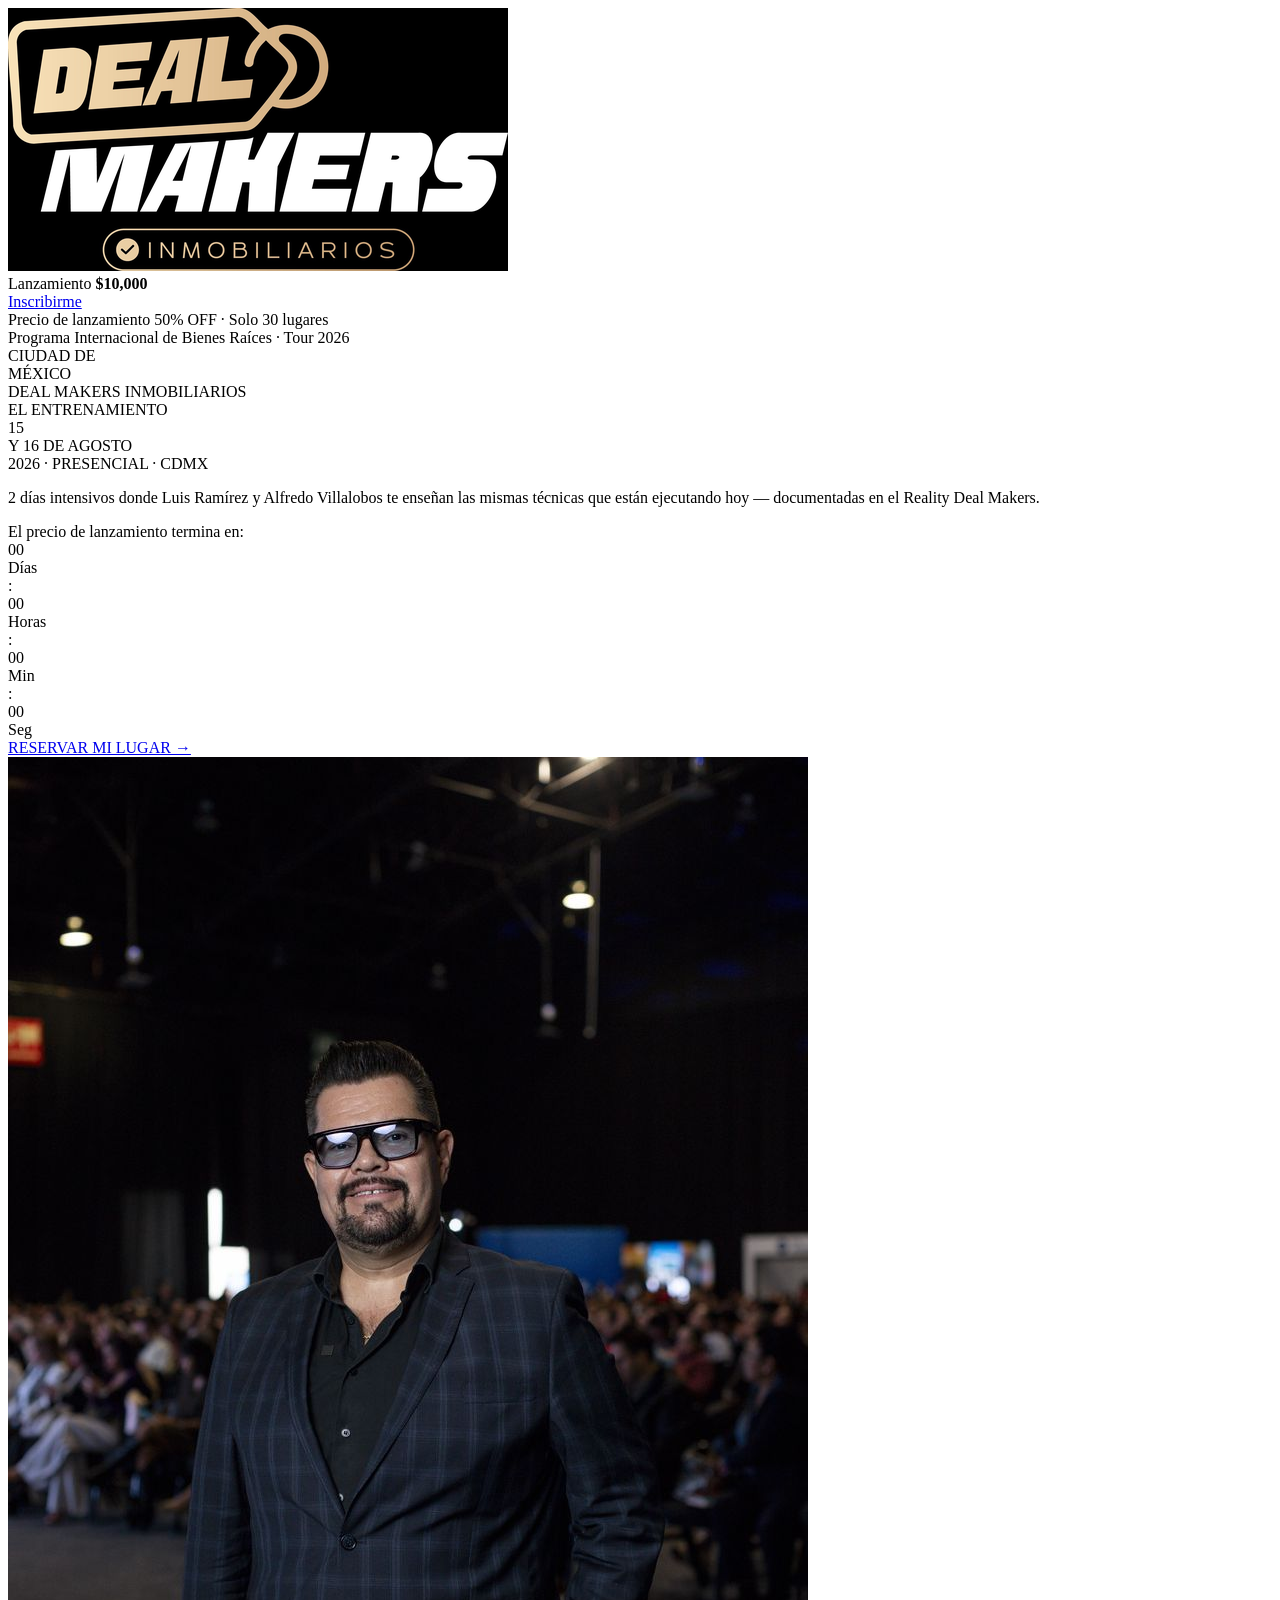
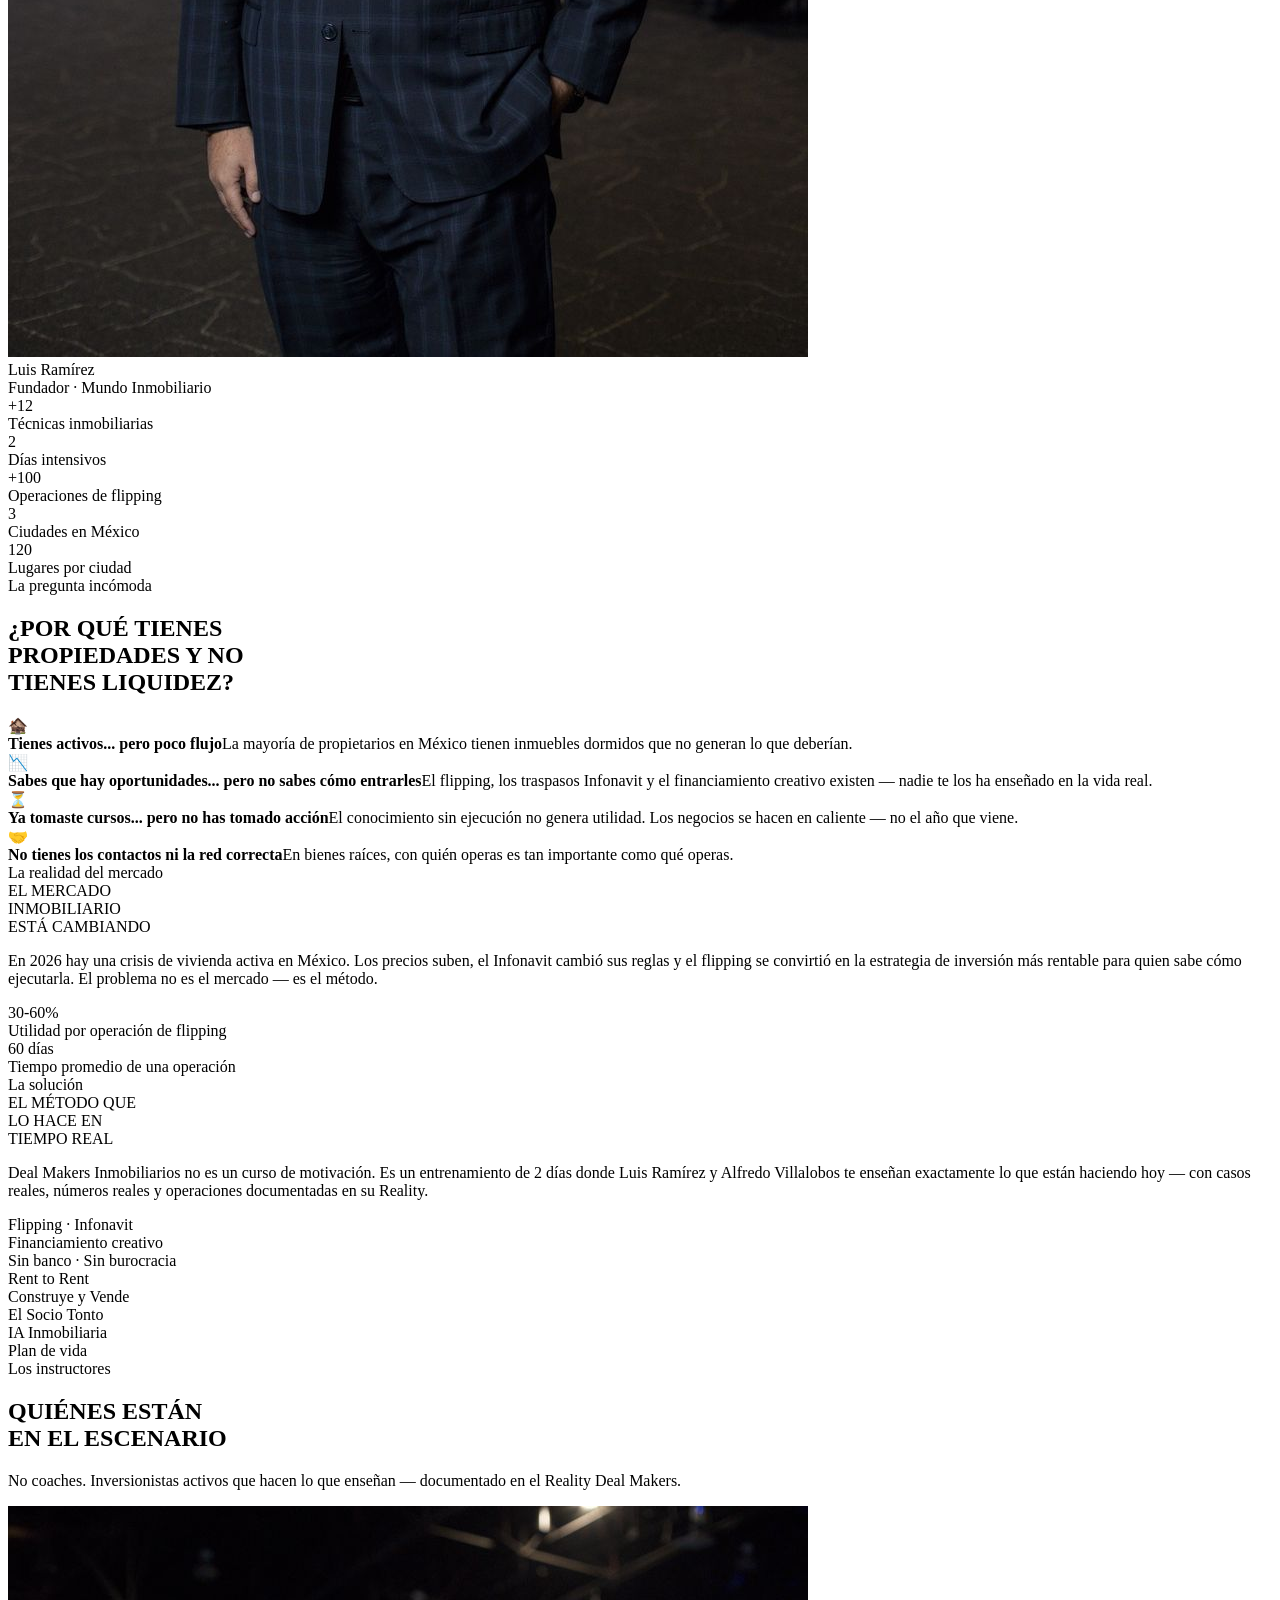
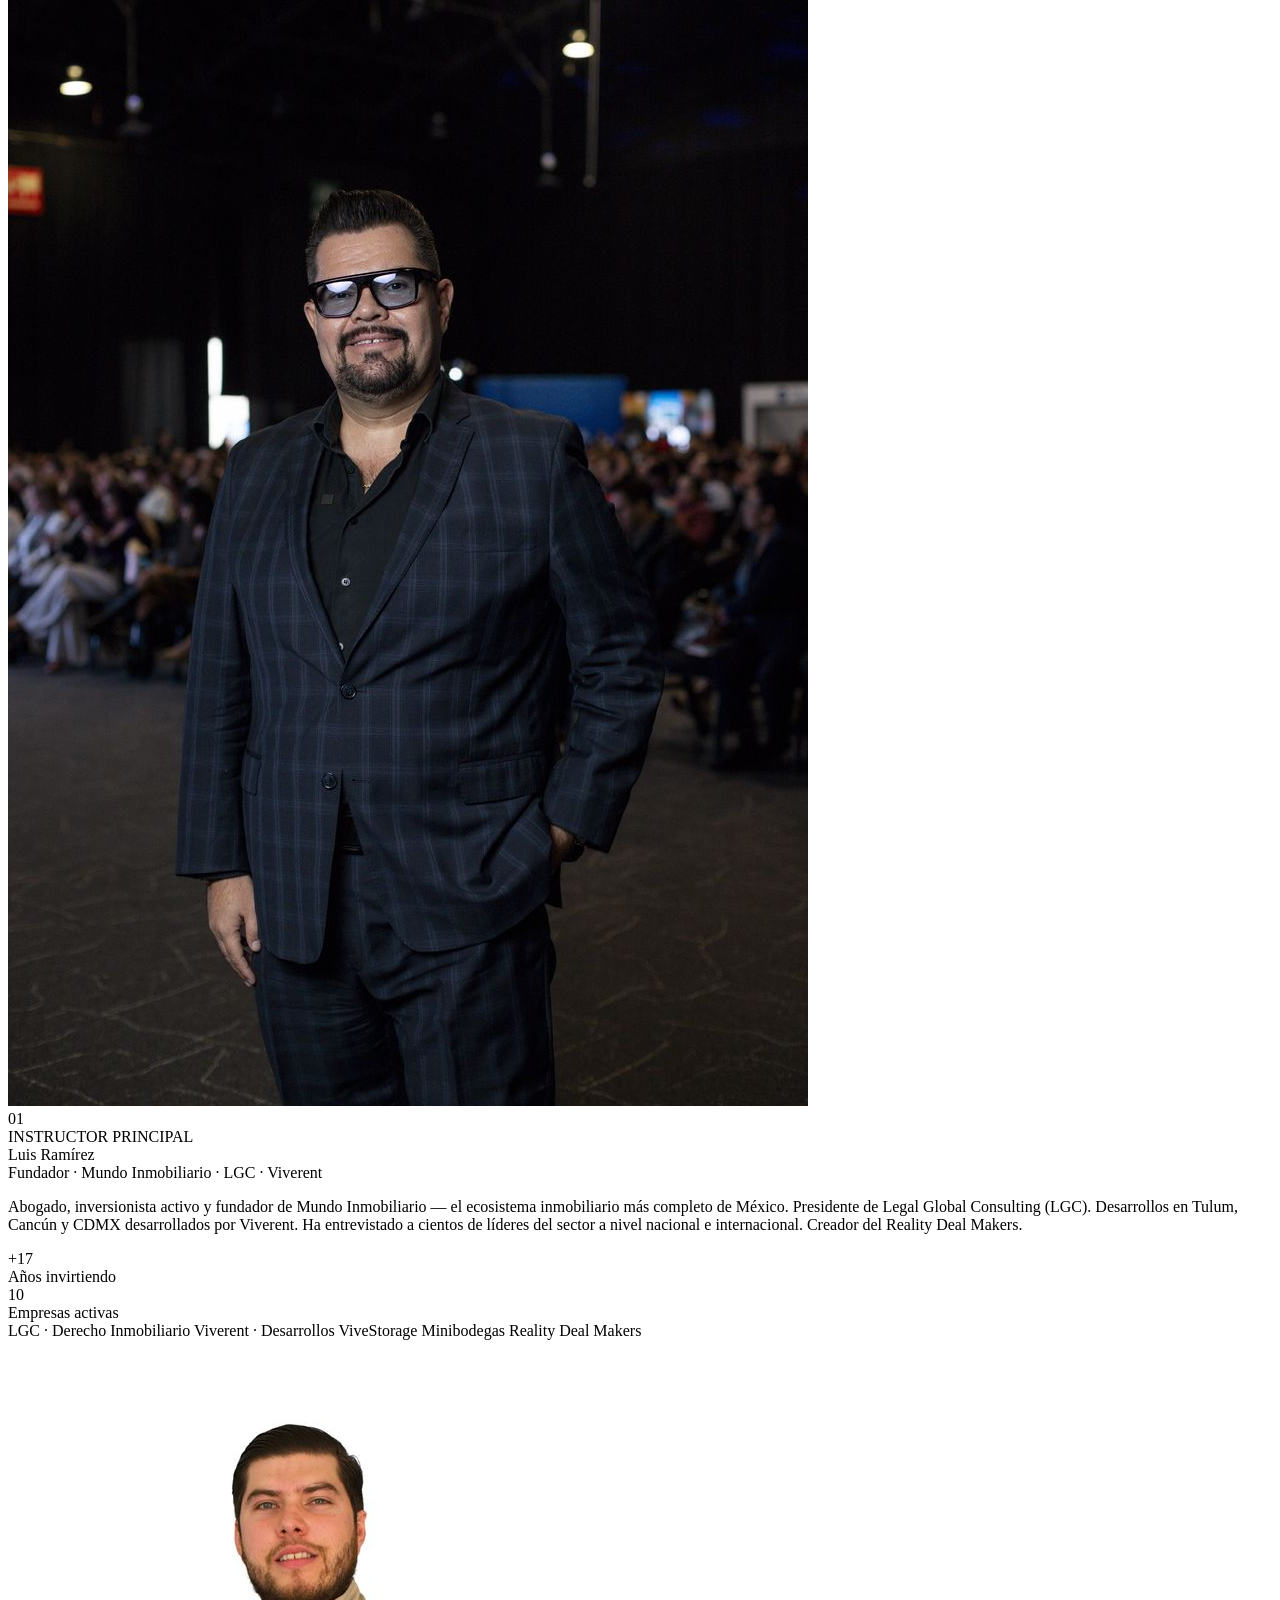
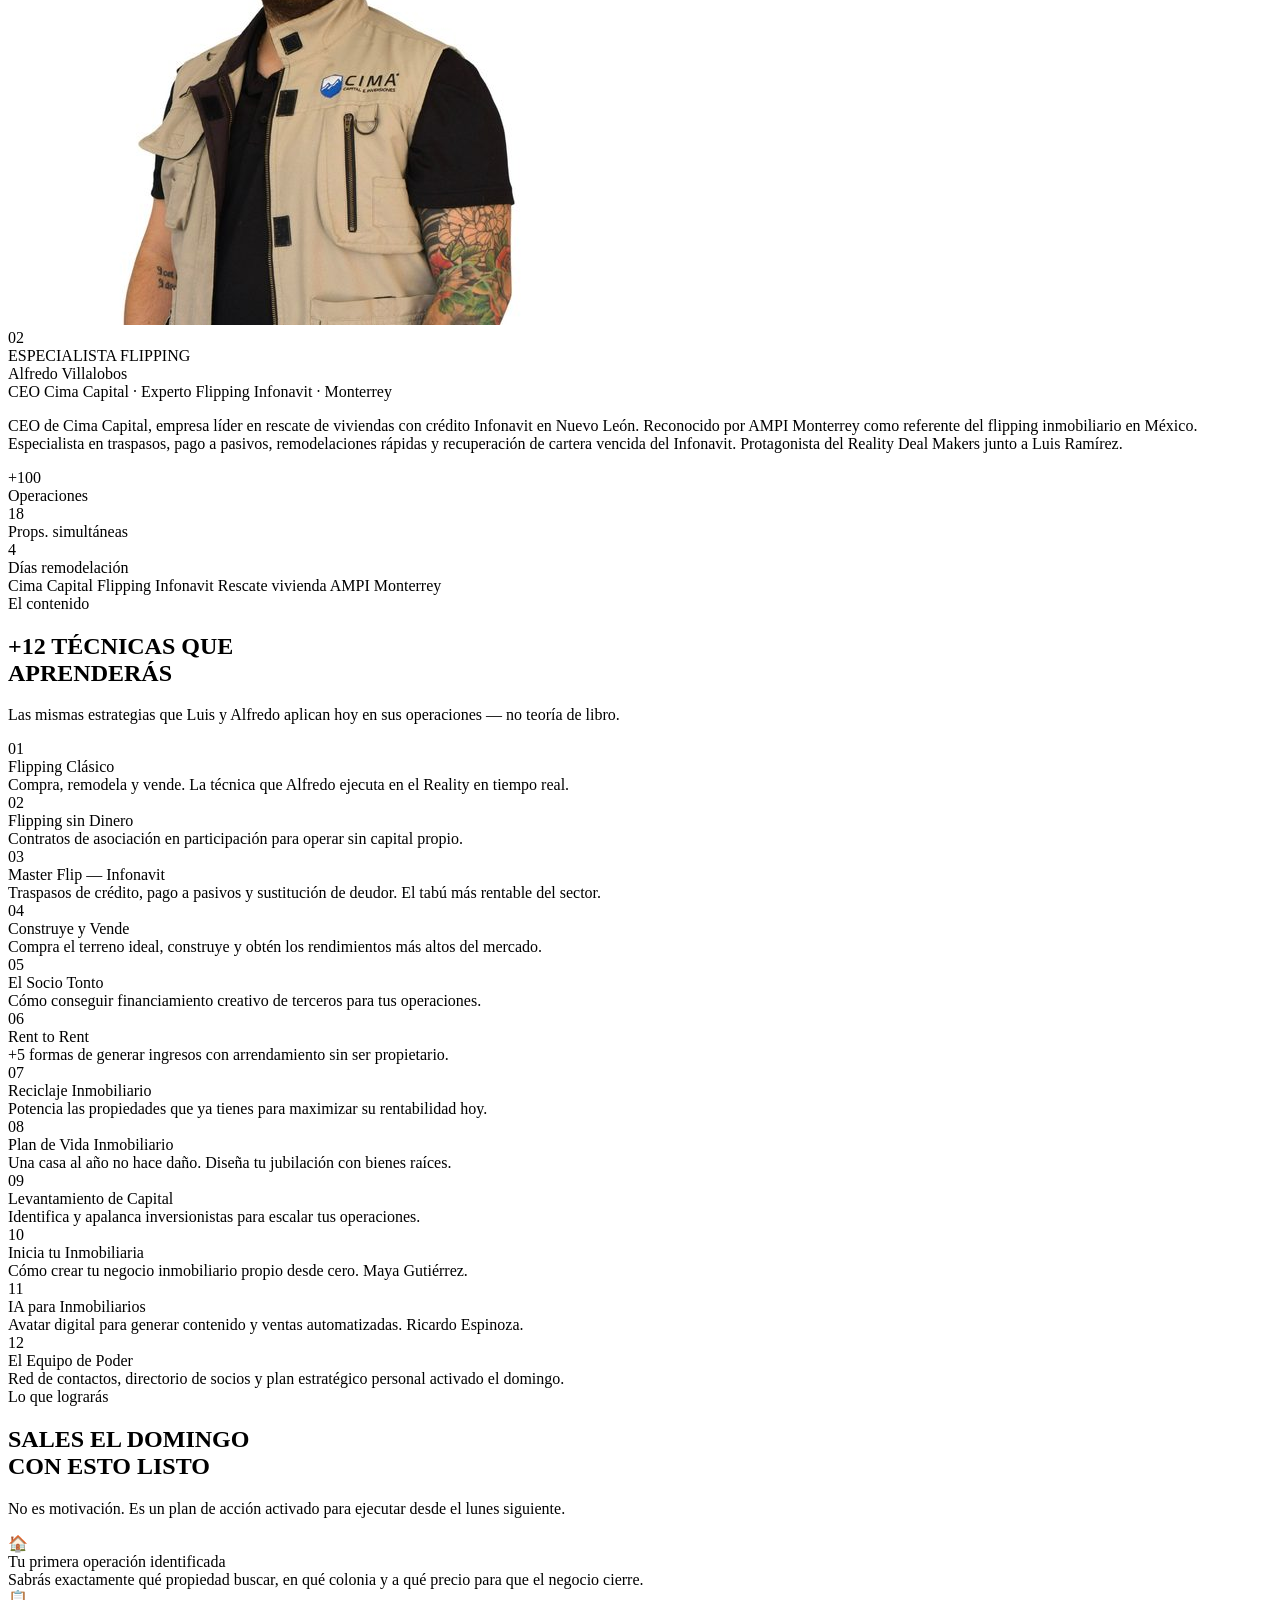
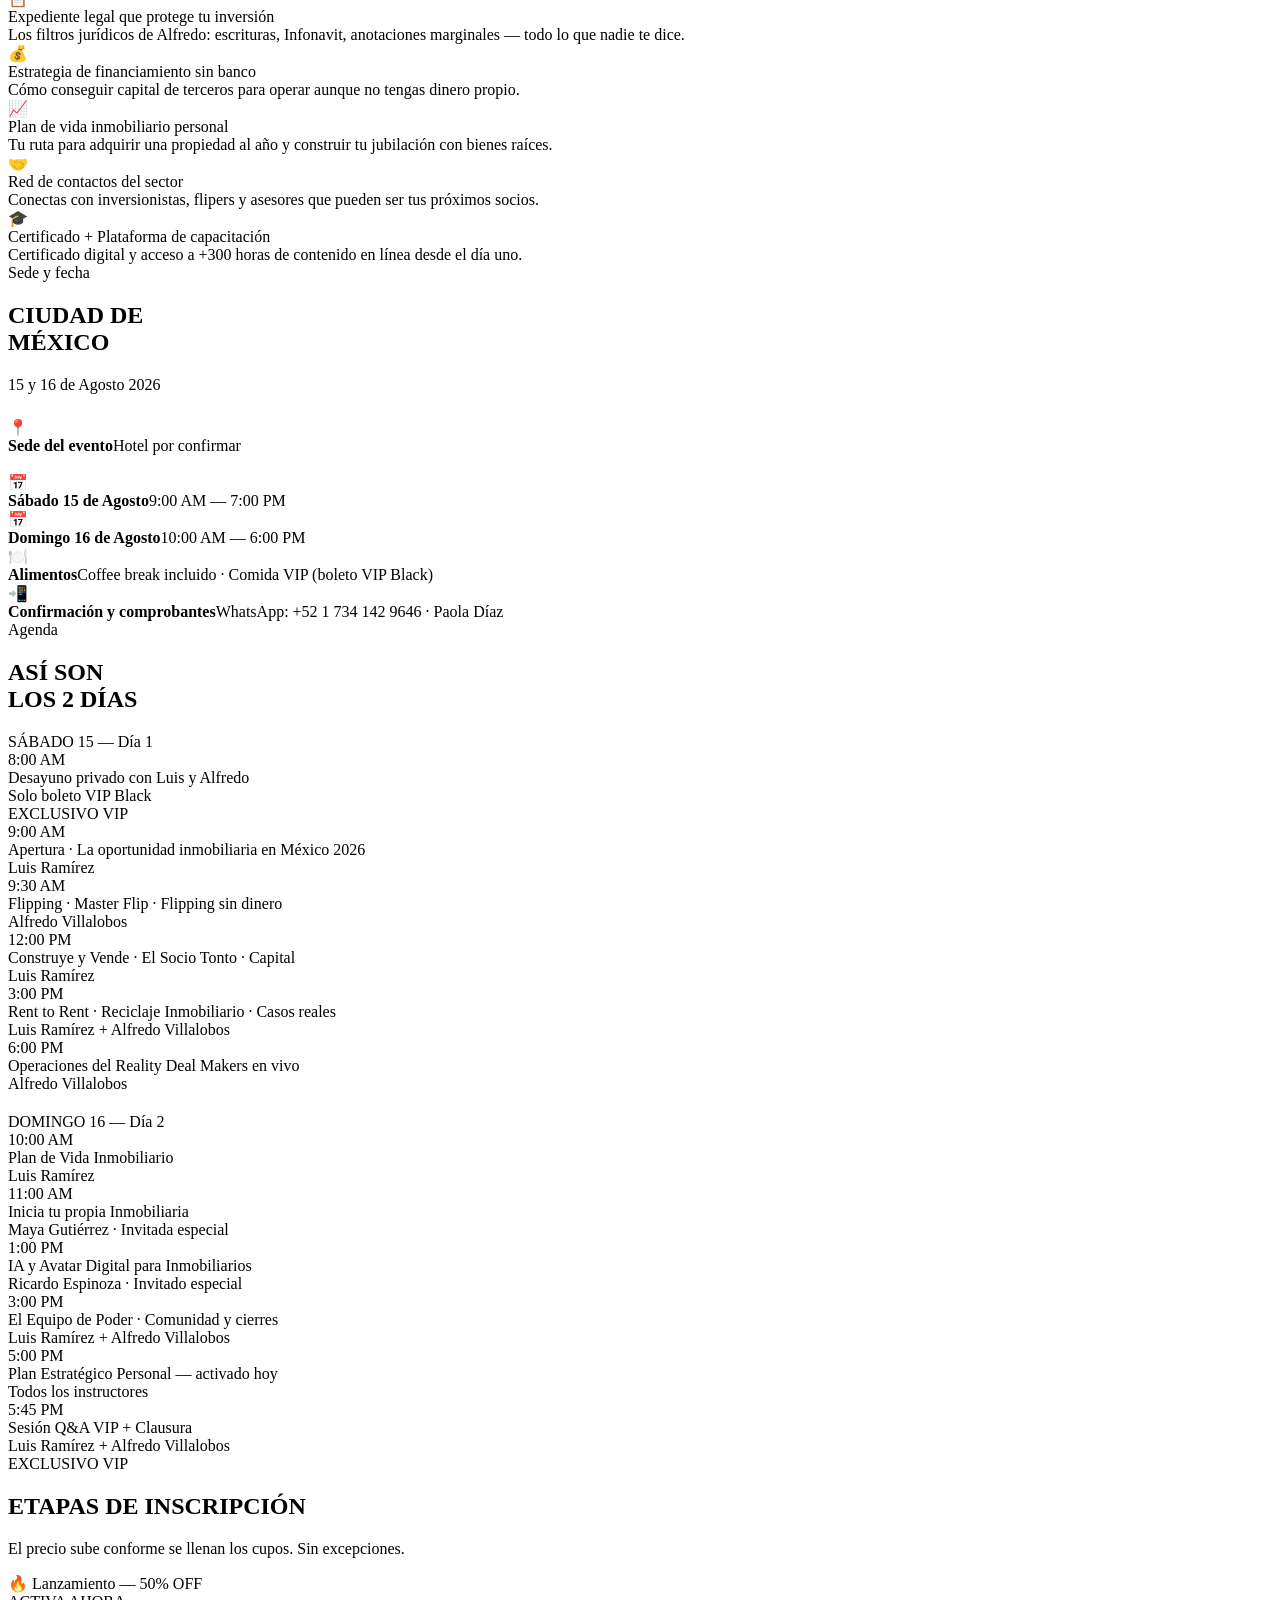
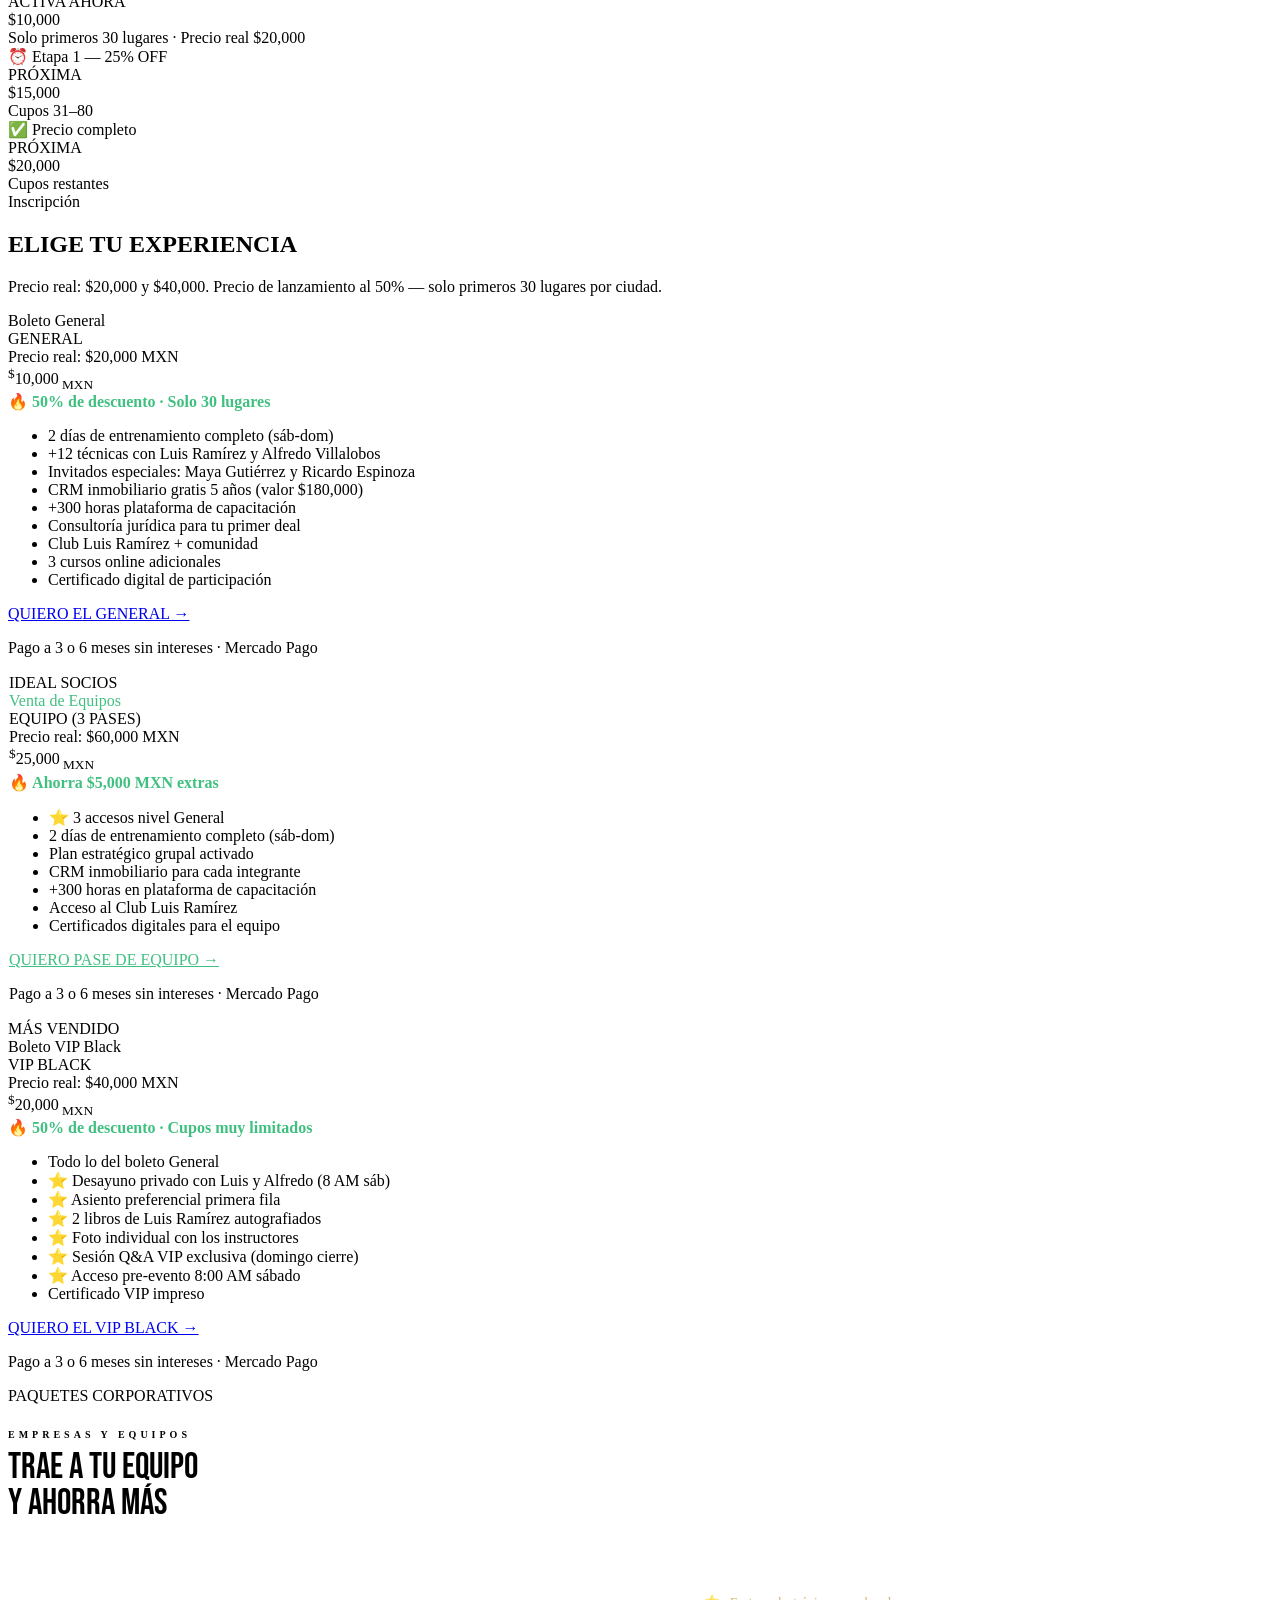
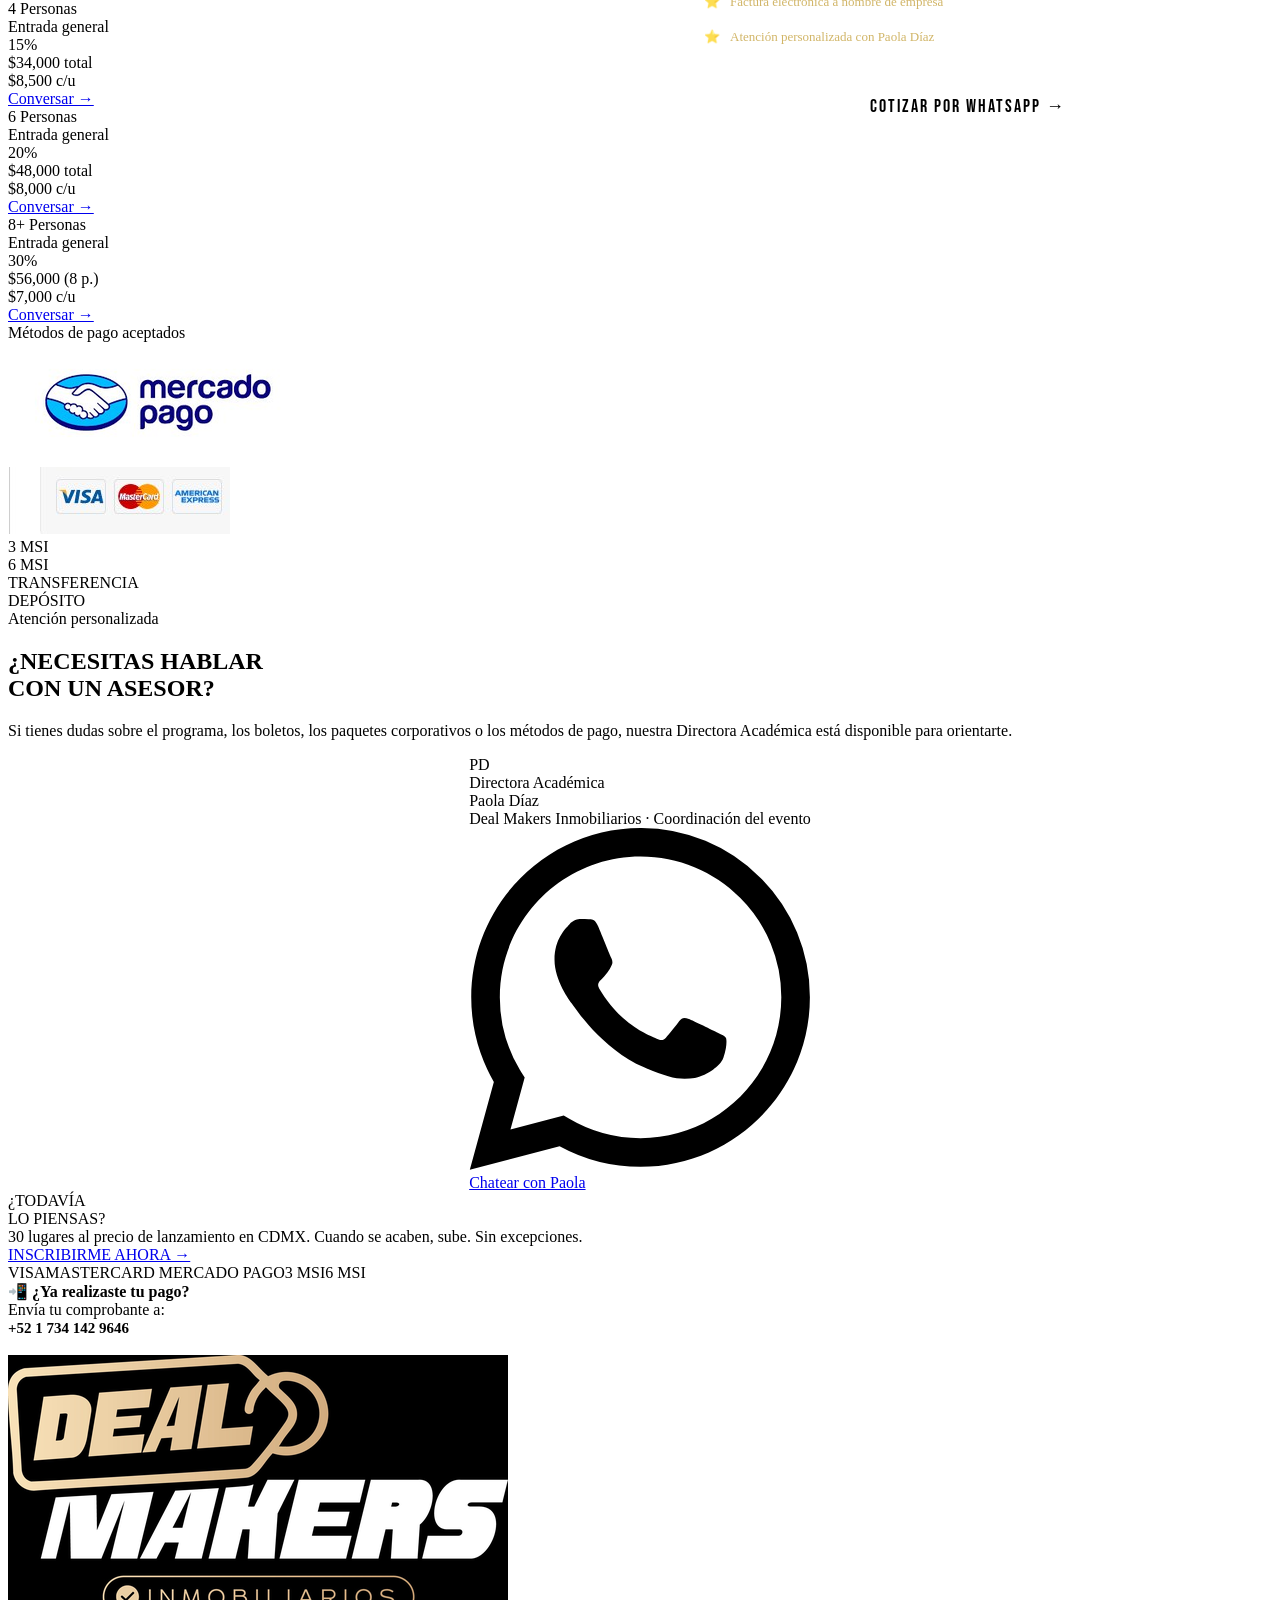
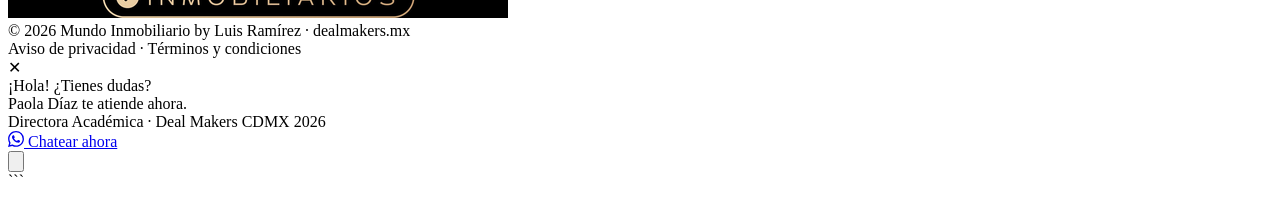
==== commit 1a5e1167: "Update print statement from 'Hello' to 'Goodbye'" ====
--- a/cdmx/index.html
+++ b/cdmx/index.html
@@ -3,354 +3,39 @@
 <head>
 <meta charset="UTF-8">
 <meta name="viewport" content="width=device-width, initial-scale=1.0">
-<title>Deal Makers Inmobiliarios — Ciudad de México | 13-14 Junio 2026</title>
+<title>Deal Makers Inmobiliarios — Ciudad de México | 15-16 Agosto 2026</title>
 <link href="https://fonts.googleapis.com/css2?family=Bebas+Neue&family=Montserrat:wght@300;400;500;600;700;800;900&display=swap" rel="stylesheet">
-<style>
-*,*::before,*::after{box-sizing:border-box;margin:0;padding:0}
-:root{
-  --gold:#C9A84C;--gold2:#F2D070;--dark:#060606;--dark2:#0E0E0E;
-  --dark3:#141414;--mid:#1E1E1E;--mid2:#262626;--white:#FFFFFF;--red:#B03030;
-}
-html{scroll-behavior:smooth}
-body{background:var(--dark);color:var(--white);font-family:'Montserrat',sans-serif;overflow-x:hidden}
-
-/* NAV */
-nav{position:fixed;top:0;left:0;right:0;z-index:200;background:rgba(6,6,6,.97);border-bottom:1px solid rgba(201,168,76,.12);padding:0 48px;height:70px;display:flex;align-items:center;justify-content:space-between;}
-.nav-logo img{height:36px;object-fit:contain}
-.nav-right{display:flex;align-items:center;gap:24px}
-.nav-price{font-size:11px;color:rgba(255,255,255,.45)}
-.nav-price strong{color:var(--gold);font-size:16px;font-weight:800}
-.nav-cta{background:var(--gold);color:var(--dark);font-weight:800;font-size:11px;letter-spacing:2px;padding:11px 22px;border:none;cursor:pointer;text-transform:uppercase;text-decoration:none;transition:all .2s;animation:navglow 2.5s infinite;}
-.nav-cta:hover{background:var(--gold2)}
-@keyframes navglow{0%,100%{box-shadow:0 0 0 rgba(201,168,76,0)}50%{box-shadow:0 0 20px rgba(201,168,76,.4)}}
-
-/* HERO */
-.hero{min-height:100vh;padding-top:70px;position:relative;overflow:hidden;display:flex;align-items:center;background:linear-gradient(110deg,#060606 45%,#0A0800 100%);}
-.hero::after{content:'';position:absolute;inset:0;background:url("data:image/svg+xml,%3Csvg width='60' height='60' viewBox='0 0 60 60' xmlns='http://www.w3.org/2000/svg'%3E%3Cg fill='none'%3E%3Cg fill='%23C9A84C' fill-opacity='0.03'%3E%3Cpath d='M36 34v-4h-2v4h-4v2h4v4h2v-4h4v-2h-4zm0-30V0h-2v4h-4v2h4v4h2V6h4V4h-4zM6 34v-4H4v4H0v2h4v4h2v-4h4v-2H6zM6 4V0H4v4H0v2h4v4h2V6h4V4H6z'/%3E%3C/g%3E%3C/g%3E%3C/svg%3E");}
-.hero-inner{position:relative;z-index:2;width:100%;display:grid;grid-template-columns:1fr 460px;align-items:center;max-width:1400px;margin:0 auto;padding:80px;gap:60px;}
-.hero-live{display:inline-flex;align-items:center;gap:8px;background:rgba(176,48,48,.12);border:1px solid rgba(176,48,48,.4);color:#E06060;font-size:10px;font-weight:700;letter-spacing:3px;padding:7px 14px;margin-bottom:20px;text-transform:uppercase;}
-.live-dot{width:6px;height:6px;background:#E06060;border-radius:50%;animation:livepulse 1.2s infinite;flex-shrink:0}
-@keyframes livepulse{0%,100%{opacity:1}50%{opacity:.2}}
-.hero-eyebrow{font-size:10px;font-weight:700;letter-spacing:5px;color:var(--gold);text-transform:uppercase;margin-bottom:12px}
-.hero-city{font-family:'Bebas Neue',sans-serif;font-size:clamp(72px,8vw,110px);line-height:.85;color:var(--gold);margin-bottom:6px;}
-.hero-title{font-family:'Bebas Neue',sans-serif;font-size:clamp(32px,3.5vw,48px);line-height:1;color:var(--white);margin-bottom:24px;}
-.hero-date-badge{display:inline-flex;align-items:center;gap:16px;background:rgba(201,168,76,.08);border:1px solid rgba(201,168,76,.25);padding:14px 24px;margin-bottom:28px;}
-.hero-date-day{font-family:'Bebas Neue',sans-serif;font-size:48px;color:var(--gold);line-height:1}
-.hero-date-sep{width:1px;height:44px;background:rgba(201,168,76,.3)}
-.hero-date-month{font-size:13px;font-weight:700;color:var(--white);letter-spacing:2px;text-transform:uppercase}
-.hero-date-year{font-size:11px;color:rgba(255,255,255,.4);letter-spacing:1px}
-.hero-desc{font-size:15px;color:rgba(255,255,255,.6);line-height:1.7;max-width:500px;margin-bottom:32px}
-.countdown{background:rgba(14,14,14,.9);border:1px solid rgba(201,168,76,.2);padding:22px 26px;display:inline-block;margin-bottom:32px;}
-.cd-label{font-size:9px;font-weight:700;letter-spacing:3px;color:var(--gold);text-transform:uppercase;margin-bottom:10px}
-.cd-timer{display:flex;align-items:center;gap:8px}
-.cd-unit{text-align:center}
-.cd-num{font-family:'Bebas Neue',sans-serif;font-size:48px;line-height:1;background:var(--dark3);padding:8px 13px;min-width:68px;display:block;color:var(--white);border:1px solid rgba(255,255,255,.05);}
-.cd-lab{font-size:9px;color:rgba(255,255,255,.3);letter-spacing:2px;margin-top:5px;text-transform:uppercase}
-.cd-sep{font-family:'Bebas Neue',sans-serif;font-size:34px;color:var(--gold);line-height:1;padding-bottom:16px}
-.hero-cta{display:inline-block;background:var(--gold);color:var(--dark);font-family:'Bebas Neue',sans-serif;font-size:22px;letter-spacing:2px;padding:20px 48px;text-decoration:none;transition:all .2s;}
-.hero-cta:hover{background:var(--gold2);transform:translateY(-2px);box-shadow:0 8px 32px rgba(201,168,76,.4)}
-.hero-photo-card{position:relative;background:var(--dark3);border:1px solid rgba(201,168,76,.12);overflow:hidden;}
-.hero-photo-card::before{content:'';position:absolute;top:0;left:0;right:0;height:3px;background:linear-gradient(90deg,transparent,var(--gold),transparent);}
-.hero-photo-main{width:100%;display:block;filter:grayscale(10%) contrast(1.05)}
-.hero-photo-cap{padding:18px 22px;background:var(--dark3);border-top:1px solid rgba(201,168,76,.1)}
-.hpc-name{font-family:'Bebas Neue',sans-serif;font-size:24px;color:var(--white);margin-bottom:2px}
-.hpc-role{font-size:10px;color:var(--gold);letter-spacing:2px;text-transform:uppercase}
-
-/* PROOF */
-.proof-bar{background:var(--dark2);padding:18px 80px;border-top:1px solid rgba(201,168,76,.08);border-bottom:1px solid rgba(201,168,76,.08);display:flex;align-items:center;justify-content:space-between;flex-wrap:wrap;gap:20px;}
-.proof-num{font-family:'Bebas Neue',sans-serif;font-size:28px;color:var(--gold);line-height:1}
-.proof-label{font-size:10px;color:rgba(255,255,255,.4);text-transform:uppercase;letter-spacing:1px}
-.proof-div{width:1px;height:32px;background:rgba(255,255,255,.07)}
-
-/* PROBLEM */
-.problem-sec{padding:100px 80px;background:var(--dark);}
-.problem-inner{max-width:1400px;margin:0 auto;display:grid;grid-template-columns:1fr 1fr;gap:80px;align-items:center;}
-.problem-questions{}
-.pq-item{padding:20px 0;border-bottom:1px solid rgba(255,255,255,.06);display:flex;gap:16px;align-items:flex-start;}
-.pq-icon{font-size:20px;flex-shrink:0;margin-top:3px}
-.pq-text{font-size:16px;color:rgba(255,255,255,.65);line-height:1.6;}
-.pq-text strong{color:var(--white);display:block;margin-bottom:4px;font-size:17px}
-.problem-statement{background:var(--dark3);padding:48px;border-left:4px solid var(--gold);}
-.ps-label{font-size:10px;font-weight:700;letter-spacing:4px;color:var(--gold);text-transform:uppercase;margin-bottom:20px}
-.ps-title{font-family:'Bebas Neue',sans-serif;font-size:clamp(36px,4vw,56px);line-height:.95;color:var(--white);margin-bottom:24px;}
-.ps-title span{color:var(--gold)}
-.ps-body{font-size:15px;color:rgba(255,255,255,.55);line-height:1.8;margin-bottom:28px}
-.ps-data{display:flex;gap:32px;flex-wrap:wrap}
-.ps-stat{}
-.ps-stat-num{font-family:'Bebas Neue',sans-serif;font-size:40px;color:var(--gold);line-height:1}
-.ps-stat-label{font-size:11px;color:rgba(255,255,255,.4);letter-spacing:1px;text-transform:uppercase}
-
-/* SOLUTION */
-.solution-banner{background:linear-gradient(110deg,#0C0800,#0A0600);padding:80px;border-top:1px solid rgba(201,168,76,.15);border-bottom:1px solid rgba(201,168,76,.15);}
-.solution-inner{max-width:1400px;margin:0 auto;text-align:center;}
-.sol-eyebrow{font-size:11px;font-weight:700;letter-spacing:5px;color:var(--gold);text-transform:uppercase;margin-bottom:20px}
-.sol-title{font-family:'Bebas Neue',sans-serif;font-size:clamp(44px,6vw,88px);line-height:.9;color:var(--white);margin-bottom:24px;}
-.sol-title span{color:var(--gold)}
-.sol-sub{font-size:17px;color:rgba(255,255,255,.55);max-width:700px;margin:0 auto 48px;line-height:1.7}
-.sol-pills{display:flex;flex-wrap:wrap;gap:12px;justify-content:center;}
-.sol-pill{background:rgba(201,168,76,.08);border:1px solid rgba(201,168,76,.25);padding:10px 20px;font-size:12px;font-weight:700;color:var(--gold);letter-spacing:1px;text-transform:uppercase;}
-
-/* SECTION UTILS */
-.sec-wrap{max-width:1400px;margin:0 auto}
-.sec-tag{display:inline-flex;align-items:center;gap:12px;font-size:11px;font-weight:700;letter-spacing:4px;color:var(--gold);text-transform:uppercase;margin-bottom:16px}
-.sec-tag::after{content:'';width:48px;height:1px;background:var(--gold)}
-.sec-title{font-family:'Bebas Neue',sans-serif;font-size:clamp(40px,5vw,64px);line-height:.95;color:var(--white);margin-bottom:16px}
-.sec-title span{color:var(--gold)}
-.sec-sub{font-size:16px;color:rgba(255,255,255,.5);max-width:600px;line-height:1.6;margin-bottom:48px}
-
-/* SPEAKERS */
-.speakers-sec{padding:100px 80px;background:var(--dark3)}
-.speaker-grid{display:grid;grid-template-columns:1fr 1fr;gap:3px;margin-top:60px}
-.speaker-card{background:var(--dark2);display:grid;grid-template-columns:200px 1fr;overflow:hidden}
-.sp-photo-wrap{position:relative;overflow:hidden;background:var(--mid)}
-.sp-photo{width:100%;height:100%;object-fit:cover;object-position:top;filter:grayscale(12%)}
-.sp-overlay{position:absolute;inset:0;background:linear-gradient(to right,transparent 55%,var(--dark2) 100%)}
-.sp-info{padding:36px 30px;position:relative}
-.sp-info::before{content:'';position:absolute;top:0;left:0;width:3px;height:60%;background:var(--gold)}
-.sp-num{font-family:'Bebas Neue',sans-serif;font-size:60px;color:rgba(201,168,76,.07);position:absolute;top:14px;right:18px;line-height:1}
-.sp-badge{display:inline-block;font-size:9px;font-weight:800;letter-spacing:2px;color:var(--dark);background:var(--gold);padding:4px 12px;text-transform:uppercase;margin-bottom:10px}
-.sp-badge-secondary{display:inline-block;font-size:9px;font-weight:800;letter-spacing:2px;color:var(--gold);background:rgba(201,168,76,.1);border:1px solid rgba(201,168,76,.3);padding:4px 12px;text-transform:uppercase;margin-bottom:10px}
-.sp-name{font-family:'Bebas Neue',sans-serif;font-size:30px;color:var(--white);margin-bottom:3px}
-.sp-role{font-size:10px;font-weight:700;letter-spacing:2px;color:var(--gold);text-transform:uppercase;margin-bottom:14px}
-.sp-bio{font-size:12px;color:rgba(255,255,255,.5);line-height:1.7;margin-bottom:18px}
-.sp-stats{display:flex;gap:20px;flex-wrap:wrap;margin-bottom:14px}
-.stat-val{font-family:'Bebas Neue',sans-serif;font-size:24px;color:var(--gold)}
-.stat-lab{font-size:9px;color:rgba(255,255,255,.3);letter-spacing:1px;text-transform:uppercase}
-.sp-tags{display:flex;flex-wrap:wrap;gap:6px}
-.stag{font-size:9px;font-weight:600;letter-spacing:1px;color:rgba(201,168,76,.75);background:rgba(201,168,76,.07);border:1px solid rgba(201,168,76,.18);padding:3px 9px}
-
-/* TEMARIO */
-.temario-sec{padding:100px 80px;background:var(--dark)}
-.temario-grid{display:grid;grid-template-columns:repeat(3,1fr);gap:2px;margin-top:56px}
-.tecnica{background:var(--dark3);padding:30px 26px;border-bottom:2px solid transparent;transition:border-color .2s}
-.tecnica:hover{border-bottom-color:var(--gold)}
-.tec-num{font-family:'Bebas Neue',sans-serif;font-size:44px;color:rgba(201,168,76,.85);line-height:1;margin-bottom:8px}
-.tec-name{font-size:14px;font-weight:700;color:var(--white);margin-bottom:5px}
-.tec-desc{font-size:11px;color:rgba(255,255,255,.38);line-height:1.5}
-
-/* LOGROS */
-.logros-sec{padding:100px 80px;background:var(--dark2)}
-.logros-grid{display:grid;grid-template-columns:repeat(3,1fr);gap:3px;margin-top:56px}
-.logro{background:var(--dark3);padding:34px 26px;border-top:2px solid rgba(201,168,76,.18);transition:border-top-color .2s}
-.logro:hover{border-top-color:var(--gold)}
-.logro-ico{font-size:28px;margin-bottom:12px}
-.logro-title{font-size:14px;font-weight:700;color:var(--white);margin-bottom:7px}
-.logro-desc{font-size:12px;color:rgba(255,255,255,.42);line-height:1.6}
-
-/* VENUE + AGENDA */
-.venue-sec{padding:100px 80px;background:var(--dark3)}
-.venue-inner{max-width:1400px;margin:0 auto;display:grid;grid-template-columns:1fr 1fr;gap:60px;align-items:start}
-.venue-card{background:var(--mid);padding:28px;border-left:3px solid var(--gold)}
-.venue-line{display:flex;gap:14px;align-items:flex-start;padding:10px 0;border-bottom:1px solid rgba(255,255,255,.06)}
-.venue-line:last-child{border-bottom:none}
-.venue-icon{font-size:16px;flex-shrink:0;margin-top:2px}
-.venue-text{font-size:13px;color:rgba(255,255,255,.65);line-height:1.5}
-.venue-text strong{color:var(--white);display:block;margin-bottom:2px;font-size:14px}
-.sched-day{font-family:'Bebas Neue',sans-serif;font-size:20px;color:var(--gold);margin-bottom:14px;padding-bottom:8px;border-bottom:1px solid rgba(201,168,76,.2)}
-.sched-item{display:flex;gap:14px;padding:9px 0;border-bottom:1px solid rgba(255,255,255,.05)}
-.sched-time{font-size:11px;font-weight:700;color:var(--gold);min-width:64px;padding-top:2px;flex-shrink:0}
-.sched-topic{font-size:12px;font-weight:700;color:var(--white);margin-bottom:2px}
-.sched-who{font-size:11px;color:rgba(255,255,255,.38)}
-.sched-vip{font-size:9px;font-weight:700;letter-spacing:1px;color:var(--gold);background:rgba(201,168,76,.1);border:1px solid rgba(201,168,76,.25);padding:2px 8px;display:inline-block;margin-top:4px}
-
-/* ETAPAS */
-.etapas{background:var(--dark2);padding:70px 80px}
-.etapas-title{font-family:'Bebas Neue',sans-serif;font-size:44px;color:var(--white);text-align:center;margin-bottom:8px}
-.etapas-sub{text-align:center;color:rgba(255,255,255,.4);font-size:13px;margin-bottom:44px}
-.etapas-grid{display:grid;grid-template-columns:repeat(3,1fr);gap:3px;max-width:1400px;margin:0 auto}
-.etapa{background:var(--mid);padding:36px 28px;text-align:center;opacity:.4;position:relative}
-.etapa.active{background:var(--mid2);opacity:1}
-.etapa.active::before{content:'';position:absolute;top:0;left:0;right:0;height:3px;background:var(--gold)}
-.etapa-tag{font-size:9px;font-weight:700;letter-spacing:3px;color:var(--gold);text-transform:uppercase;margin-bottom:8px}
-.etapa-status{display:inline-block;font-size:9px;font-weight:700;letter-spacing:2px;padding:4px 12px;margin-bottom:16px;text-transform:uppercase;background:rgba(176,48,48,.12);color:#D06060;border:1px solid rgba(176,48,48,.3);}
-.etapa.active .etapa-status{background:rgba(20,160,80,.12);color:#40C080;border-color:rgba(40,160,80,.3)}
-.etapa-price{font-family:'Bebas Neue',sans-serif;font-size:68px;line-height:1;color:var(--white)}
-.etapa.active .etapa-price{color:var(--gold)}
-.etapa-cur{font-family:'Bebas Neue',sans-serif;font-size:26px;color:rgba(255,255,255,.3)}
-.etapa-note{font-size:11px;color:rgba(255,255,255,.32);margin-top:10px}
-.etapa.active .etapa-note{color:rgba(255,255,255,.6)}
-
-/* PRECIOS */
-.precios-sec{padding:100px 80px;max-width:1400px;margin:0 auto}
-.pricing-grid{display:grid;grid-template-columns:1fr 1fr;gap:3px;margin-bottom:3px}
-.pricing-card{background:var(--dark3);padding:48px 42px;position:relative}
-.pricing-card.vip{background:linear-gradient(160deg,#120D00,var(--dark3));border:1px solid rgba(201,168,76,.18)}
-.pricing-badge{position:absolute;top:-1px;right:42px;background:var(--gold);color:var(--dark);font-size:9px;font-weight:800;letter-spacing:2px;padding:6px 14px;text-transform:uppercase}
-.pricing-type{font-size:9px;font-weight:700;letter-spacing:4px;color:var(--gold);text-transform:uppercase;margin-bottom:8px}
-.pricing-name{font-family:'Bebas Neue',sans-serif;font-size:40px;color:var(--white);line-height:1;margin-bottom:6px}
-.pricing-was{font-size:13px;color:rgba(255,255,255,.25);text-decoration:line-through;margin-bottom:4px}
-.pricing-now{font-family:'Bebas Neue',sans-serif;font-size:76px;color:var(--gold);line-height:1}
-.pricing-now sup{font-size:30px;vertical-align:super}
-.pricing-now sub{font-size:16px;color:rgba(255,255,255,.3);font-family:'Montserrat',sans-serif;font-weight:400}
-.pricing-period{font-size:12px;font-weight:700;margin-bottom:24px}
-.pricing-features{list-style:none;margin-bottom:32px}
-.pricing-features li{padding:9px 0;border-bottom:1px solid rgba(255,255,255,.05);font-size:13px;color:rgba(255,255,255,.6);display:flex;align-items:flex-start;gap:10px}
-.pricing-features li::before{content:'✓';color:var(--gold);font-weight:700;flex-shrink:0;margin-top:1px}
-.pricing-features li.gold{color:rgba(201,168,76,.9)}
-.btn-price{display:block;width:100%;background:var(--gold);color:var(--dark);font-family:'Bebas Neue',sans-serif;font-size:18px;letter-spacing:2px;padding:18px;border:none;cursor:pointer;text-align:center;text-decoration:none;transition:all .2s}
-.btn-price:hover{background:var(--gold2);transform:translateY(-2px);box-shadow:0 8px 28px rgba(201,168,76,.35)}
-.btn-price-out{display:block;width:100%;background:transparent;border:1px solid rgba(201,168,76,.4);color:var(--gold);font-family:'Bebas Neue',sans-serif;font-size:18px;letter-spacing:2px;padding:18px;cursor:pointer;text-align:center;text-decoration:none;transition:all .2s}
-.btn-price-out:hover{background:rgba(201,168,76,.08)}
-.payment-note{font-size:10px;color:rgba(255,255,255,.22);text-align:center;margin-top:10px}
-.corp-box{background:linear-gradient(110deg,#1A1200,#141414);border:1px solid rgba(201,168,76,.3);padding:44px;position:relative;margin-top:3px}
-.corp-label{position:absolute;top:-1px;left:44px;background:var(--mid2);color:var(--gold);font-size:9px;font-weight:800;letter-spacing:3px;padding:6px 18px;text-transform:uppercase;border:1px solid rgba(201,168,76,.3)}
-.paquetes-grid{display:grid;grid-template-columns:repeat(3,1fr);gap:3px;margin-top:28px}
-.paquete{background:var(--mid);padding:32px 24px;text-align:center;border-top:2px solid rgba(201,168,76,.15);transition:border-top-color .2s}
-.paquete:hover{border-top-color:var(--gold)}
-.paquete-size{font-size:10px;font-weight:700;letter-spacing:3px;color:var(--gold);text-transform:uppercase;margin-bottom:5px}
-.paquete-note{font-size:11px;color:rgba(255,255,255,.3);margin-bottom:14px}
-.paquete-pct{font-family:'Bebas Neue',sans-serif;font-size:64px;color:var(--white);line-height:1}
-.paquete-pct span{font-size:28px;color:var(--gold)}
-.paquete-price{font-size:12px;color:rgba(255,255,255,.38);margin-top:6px;margin-bottom:18px;line-height:1.5}
-.paquete-btn{display:block;border:1px solid rgba(201,168,76,.35);color:var(--gold);font-size:11px;font-weight:700;letter-spacing:2px;padding:11px;text-align:center;text-decoration:none;text-transform:uppercase;transition:all .2s}
-.paquete-btn:hover{background:var(--gold);color:var(--dark)}
-
-/* ASESOR */
-.asesor-sec{padding:80px;background:var(--dark3);border-top:1px solid rgba(201,168,76,.1)}
-.asesor-inner{max-width:900px;margin:0 auto;text-align:center}
-.asesor-title{font-family:'Bebas Neue',sans-serif;font-size:clamp(36px,4vw,56px);color:var(--white);margin-bottom:12px}
-.asesor-title span{color:var(--gold)}
-.asesor-sub{font-size:16px;color:rgba(255,255,255,.5);margin-bottom:40px;line-height:1.6}
-.asesor-card{background:var(--mid2);border:1px solid rgba(201,168,76,.2);padding:40px;display:inline-flex;align-items:center;gap:32px;text-align:left;max-width:600px;width:100%;}
-.asesor-avatar{width:80px;height:80px;background:linear-gradient(135deg,var(--gold),#8B6914);border-radius:50%;display:flex;align-items:center;justify-content:center;font-family:'Bebas Neue',sans-serif;font-size:36px;color:var(--dark);flex-shrink:0}
-.asesor-info{}
-.asesor-role{font-size:10px;font-weight:700;letter-spacing:3px;color:var(--gold);text-transform:uppercase;margin-bottom:6px}
-.asesor-name{font-family:'Bebas Neue',sans-serif;font-size:28px;color:var(--white);margin-bottom:4px}
-.asesor-dept{font-size:12px;color:rgba(255,255,255,.4);margin-bottom:16px}
-.asesor-btn{display:inline-flex;align-items:center;gap:10px;background:#25D366;color:var(--white);font-weight:800;font-size:13px;letter-spacing:1px;padding:14px 24px;text-decoration:none;text-transform:uppercase;transition:all .2s}
-.asesor-btn:hover{background:#1ebe5c;transform:translateY(-2px);box-shadow:0 6px 24px rgba(37,211,102,.4)}
-.asesor-btn svg{width:20px;height:20px;fill:currentColor}
-
-/* FINAL CTA */
-.final-cta{background:linear-gradient(160deg,#0C0800,var(--dark));border-top:2px solid var(--gold);padding:80px;display:flex;align-items:center;justify-content:space-between;gap:40px;flex-wrap:wrap;}
-.fc-title{font-family:'Bebas Neue',sans-serif;font-size:48px;color:var(--white);line-height:.95;margin-bottom:10px}
-.fc-title span{color:var(--gold)}
-.fc-sub{font-size:14px;color:rgba(255,255,255,.45)}
-.btn-xl{display:block;background:var(--gold);color:var(--dark);font-family:'Bebas Neue',sans-serif;font-size:22px;letter-spacing:2px;padding:22px 44px;text-align:center;text-decoration:none;transition:all .2s}
-.btn-xl:hover{background:var(--gold2);transform:translateY(-2px);box-shadow:0 12px 36px rgba(201,168,76,.4)}
-.pay-methods{display:flex;gap:7px;flex-wrap:wrap;margin-top:10px}
-.pm{background:rgba(255,255,255,.07);font-size:10px;color:rgba(255,255,255,.38);padding:5px 9px;font-weight:600;letter-spacing:1px}
-.whatsapp-box{margin-top:14px;padding:14px 18px;background:rgba(201,168,76,.08);border:1px solid rgba(201,168,76,.2);font-size:12px;color:rgba(255,255,255,.55);line-height:1.6}
-
-
-/* PAYMENT LOGOS */
-.payment-logos{
-  background:rgba(255,255,255,.04);border:1px solid rgba(255,255,255,.08);
-  padding:24px 32px;margin-top:3px;
-}
-.payment-logos-title{
-  font-size:10px;font-weight:700;letter-spacing:3px;color:rgba(255,255,255,.35);
-  text-transform:uppercase;margin-bottom:16px;text-align:center;
-}
-.payment-logos-grid{
-  display:flex;align-items:center;justify-content:center;
-  gap:24px;flex-wrap:wrap;
-}
-.pay-logo-wrap{
-  background:rgba(255,255,255,.06);border:1px solid rgba(255,255,255,.08);
-  padding:10px 20px;display:flex;align-items:center;justify-content:center;
-  transition:background .2s;
-}
-.pay-logo-wrap:hover{background:rgba(255,255,255,.1)}
-.pay-logo-wrap img{height:28px;object-fit:contain;display:block}
-.pay-badge{
-  background:rgba(255,255,255,.06);border:1px solid rgba(255,255,255,.08);
-  padding:10px 20px;font-size:12px;font-weight:700;color:rgba(255,255,255,.5);
-  letter-spacing:1px;
-}
-.msi-badge{
-  background:rgba(201,168,76,.1);border:1px solid rgba(201,168,76,.25);
-  padding:10px 20px;font-size:12px;font-weight:700;color:var(--gold);
-  letter-spacing:1px;
-}
-
-/* FLOATING WHATSAPP */
-.wa-float{
-  position:fixed;bottom:28px;right:28px;z-index:500;
-  display:flex;flex-direction:column;align-items:flex-end;gap:12px;
-}
-.wa-bubble{
-  background:var(--dark3);border:1px solid rgba(201,168,76,.2);
-  padding:14px 18px;max-width:260px;
-  box-shadow:0 8px 32px rgba(0,0,0,.5);
-  animation:bubblein .4s ease;
-  display:none;
-}
-.wa-bubble.visible{display:block}
-@keyframes bubblein{from{opacity:0;transform:translateY(10px)}to{opacity:1;transform:translateY(0)}}
-.wa-bubble-title{font-size:12px;font-weight:700;color:var(--white);margin-bottom:4px}
-.wa-bubble-sub{font-size:11px;color:rgba(255,255,255,.45);margin-bottom:14px;line-height:1.5}
-.wa-bubble-btn{
-  display:flex;align-items:center;gap:8px;background:#25D366;color:white;
-  font-size:12px;font-weight:700;padding:10px 16px;text-decoration:none;
-  text-transform:uppercase;letter-spacing:1px;transition:all .2s;
-}
-.wa-bubble-btn:hover{background:#1ebe5c}
-.wa-btn{
-  width:60px;height:60px;background:#25D366;border-radius:50%;
-  display:flex;align-items:center;justify-content:center;
-  box-shadow:0 4px 20px rgba(37,211,102,.5);cursor:pointer;
-  border:none;transition:all .2s;animation:wapulse 2.5s infinite;
-}
-.wa-btn:hover{transform:scale(1.1);box-shadow:0 6px 28px rgba(37,211,102,.6)}
-@keyframes wapulse{0%,100%{box-shadow:0 4px 20px rgba(37,211,102,.5)}50%{box-shadow:0 4px 32px rgba(37,211,102,.8)}}
-.wa-btn svg{width:32px;height:32px;fill:white}
-.wa-close{position:absolute;top:-8px;right:-8px;width:22px;height:22px;background:var(--mid2);border:1px solid rgba(255,255,255,.15);border-radius:50%;color:rgba(255,255,255,.5);font-size:13px;cursor:pointer;display:flex;align-items:center;justify-content:center;line-height:1}
-
-footer{background:#030303;padding:40px 80px;display:flex;justify-content:space-between;align-items:center;border-top:1px solid rgba(255,255,255,.04);flex-wrap:wrap;gap:16px}
-.footer-logo img{height:28px;opacity:.5}
-.footer-txt{font-size:11px;color:rgba(255,255,255,.18)}
-
-@media(max-width:960px){
-  nav{padding:0 20px}
-  .hero-inner{grid-template-columns:1fr;padding:40px 20px;gap:36px}
-  .hero-photo-card{display:none}
-  .proof-bar{padding:16px 20px}
-  .problem-inner{grid-template-columns:1fr;gap:40px}
-  .solution-banner,.speakers-sec,.temario-sec,.logros-sec,.venue-sec,.etapas,.precios-sec,.asesor-sec,.final-cta{padding:60px 20px}
-  .venue-inner,.speaker-grid,.pricing-grid{grid-template-columns:1fr}
-  .temario-grid{grid-template-columns:1fr 1fr}
-  .logros-grid,.paquetes-grid,.etapas-grid{grid-template-columns:1fr 1fr}
-  .speaker-card{grid-template-columns:1fr}
-  .sp-photo-wrap{height:200px}
-  .asesor-card{flex-direction:column;text-align:center;padding:28px 20px}
-  .final-cta{flex-direction:column;padding:60px 20px}
-  footer{padding:28px 20px;flex-direction:column;text-align:center}
-  .wa-float{bottom:20px;right:16px}
-}
-</style>
-<!-- ============= DEAL MAKERS · SEO + TRACKING ============= -->
+
+<link rel="stylesheet" href="../assets/css/ciudad.css">
+
 <link rel="canonical" href="https://tudominio.com/deal-makers/cdmx/">
-<meta name="description" content="Deal Makers CDMX. 13-14 de Junio 2026. 2 días de entrenamiento intensivo en bienes raíces. Reserva tu lugar.">
+<meta name="description" content="Deal Makers CDMX. 15-16 de Agosto 2026. 2 días de entrenamiento intensivo en bienes raíces. Reserva tu lugar.">
 <meta name="robots" content="index,follow,max-image-preview:large">
 <meta property="og:type" content="website">
-<meta property="og:title" content="Deal Makers Inmobiliarios — Ciudad de México | 13-14 Junio 2026">
-<meta property="og:description" content="Deal Makers CDMX. 13-14 de Junio 2026. 2 días de entrenamiento intensivo en bienes raíces. Reserva tu lugar.">
+<meta property="og:title" content="Deal Makers Inmobiliarios — Ciudad de México | 15-16 Agosto 2026">
+<meta property="og:description" content="Deal Makers CDMX. 15-16 de Agosto 2026. 2 días de entrenamiento intensivo en bienes raíces. Reserva tu lugar.">
 <meta property="og:url" content="https://tudominio.com/deal-makers/cdmx/">
 <meta property="og:image" content="https://tudominio.com/deal-makers/assets/img/og-cdmx.jpg">
 <meta property="og:locale" content="es_MX">
 <meta property="og:site_name" content="Deal Makers Inmobiliarios">
 <meta name="twitter:card" content="summary_large_image">
-<meta name="twitter:title" content="Deal Makers Inmobiliarios — Ciudad de México | 13-14 Junio 2026">
-<meta name="twitter:description" content="Deal Makers CDMX. 13-14 de Junio 2026. 2 días de entrenamiento intensivo en bienes raíces. Reserva tu lugar.">
+<meta name="twitter:title" content="Deal Makers Inmobiliarios — Ciudad de México | 15-16 Agosto 2026">
+<meta name="twitter:description" content="Deal Makers CDMX. 15-16 de Agosto 2026. 2 días de entrenamiento intensivo en bienes raíces. Reserva tu lugar.">
 <meta name="twitter:image" content="https://tudominio.com/deal-makers/assets/img/og-cdmx.jpg">
 <script>window.DM_CITY='cdmx';</script>
-<script src="/deal-makers/assets/js/dm-config.js" defer></script>
-<script src="/deal-makers/assets/js/dm-tracking.js" defer></script>
-<!-- ====================================================== -->
+<script src="../assets/js/dm-config.js" defer></script>
+<script src="../assets/js/dm-tracking.js" defer></script>
 </head>
 <body>
 
-<!-- NAV -->
 <nav>
-  <div class="nav-logo"><img src="[data-uri]" alt="Deal Makers Inmobiliarios"></div>
+  <div class="nav-logo"><img src="../assets/img/deal_makers.png" alt="Deal Makers Inmobiliarios"></div>
   <div class="nav-right">
     <div class="nav-price">Lanzamiento <strong>$10,000</strong></div>
     <a href="#precios" class="nav-cta">Inscribirme</a>
   </div>
 </nav>
 
-<!-- ①  HERO — Ciudad + Fecha + Countdown -->
 <div class="hero">
   <div class="hero-inner">
     <div>
@@ -359,10 +44,10 @@
       <div class="hero-city">CIUDAD DE<br>MÉXICO</div>
       <div class="hero-title">DEAL MAKERS INMOBILIARIOS<br>EL ENTRENAMIENTO</div>
       <div class="hero-date-badge">
-        <div class="hero-date-day">13</div>
+        <div class="hero-date-day">15</div>
         <div class="hero-date-sep"></div>
         <div>
-          <div class="hero-date-month">Y 14 DE JUNIO</div>
+          <div class="hero-date-month">Y 16 DE AGOSTO</div>
           <div class="hero-date-year">2026 · PRESENCIAL · CDMX</div>
         </div>
       </div>
@@ -382,7 +67,7 @@
       <a href="#precios" class="hero-cta">RESERVAR MI LUGAR →</a>
     </div>
     <div class="hero-photo-card">
-      <img src="[data-uri]" alt="Luis Ramírez en escenario" class="hero-photo-main">
+      <img src="../assets/img/luis.jpeg" alt="Luis Ramírez en escenario" class="hero-photo-main">
       <div class="hero-photo-cap">
         <div class="hpc-name">Luis Ramírez</div>
         <div class="hpc-role">Fundador · Mundo Inmobiliario</div>
@@ -391,7 +76,6 @@
   </div>
 </div>
 
-<!-- PROOF BAR -->
 <div class="proof-bar">
   <div><div class="proof-num">+12</div><div class="proof-label">Técnicas inmobiliarias</div></div>
   <div class="proof-div"></div>
@@ -404,7 +88,6 @@
   <div><div class="proof-num">120</div><div class="proof-label">Lugares por ciudad</div></div>
 </div>
 
-<!-- ②  PROBLEMA — Genera intriga / dolor -->
 <div class="problem-sec">
   <div class="problem-inner sec-wrap">
     <div class="problem-questions">
@@ -439,7 +122,6 @@
   </div>
 </div>
 
-<!-- ③  SOLUCIÓN — El programa -->
 <div class="solution-banner">
   <div class="solution-inner">
     <div class="sol-eyebrow">La solución</div>
@@ -458,7 +140,6 @@
   </div>
 </div>
 
-<!-- ④  INSTRUCTORES -->
 <section class="speakers-sec">
   <div class="sec-wrap">
     <div class="sec-tag">Los instructores</div>
@@ -467,7 +148,7 @@
     <div class="speaker-grid">
       <div class="speaker-card">
         <div class="sp-photo-wrap">
-          <img src="[data-uri]